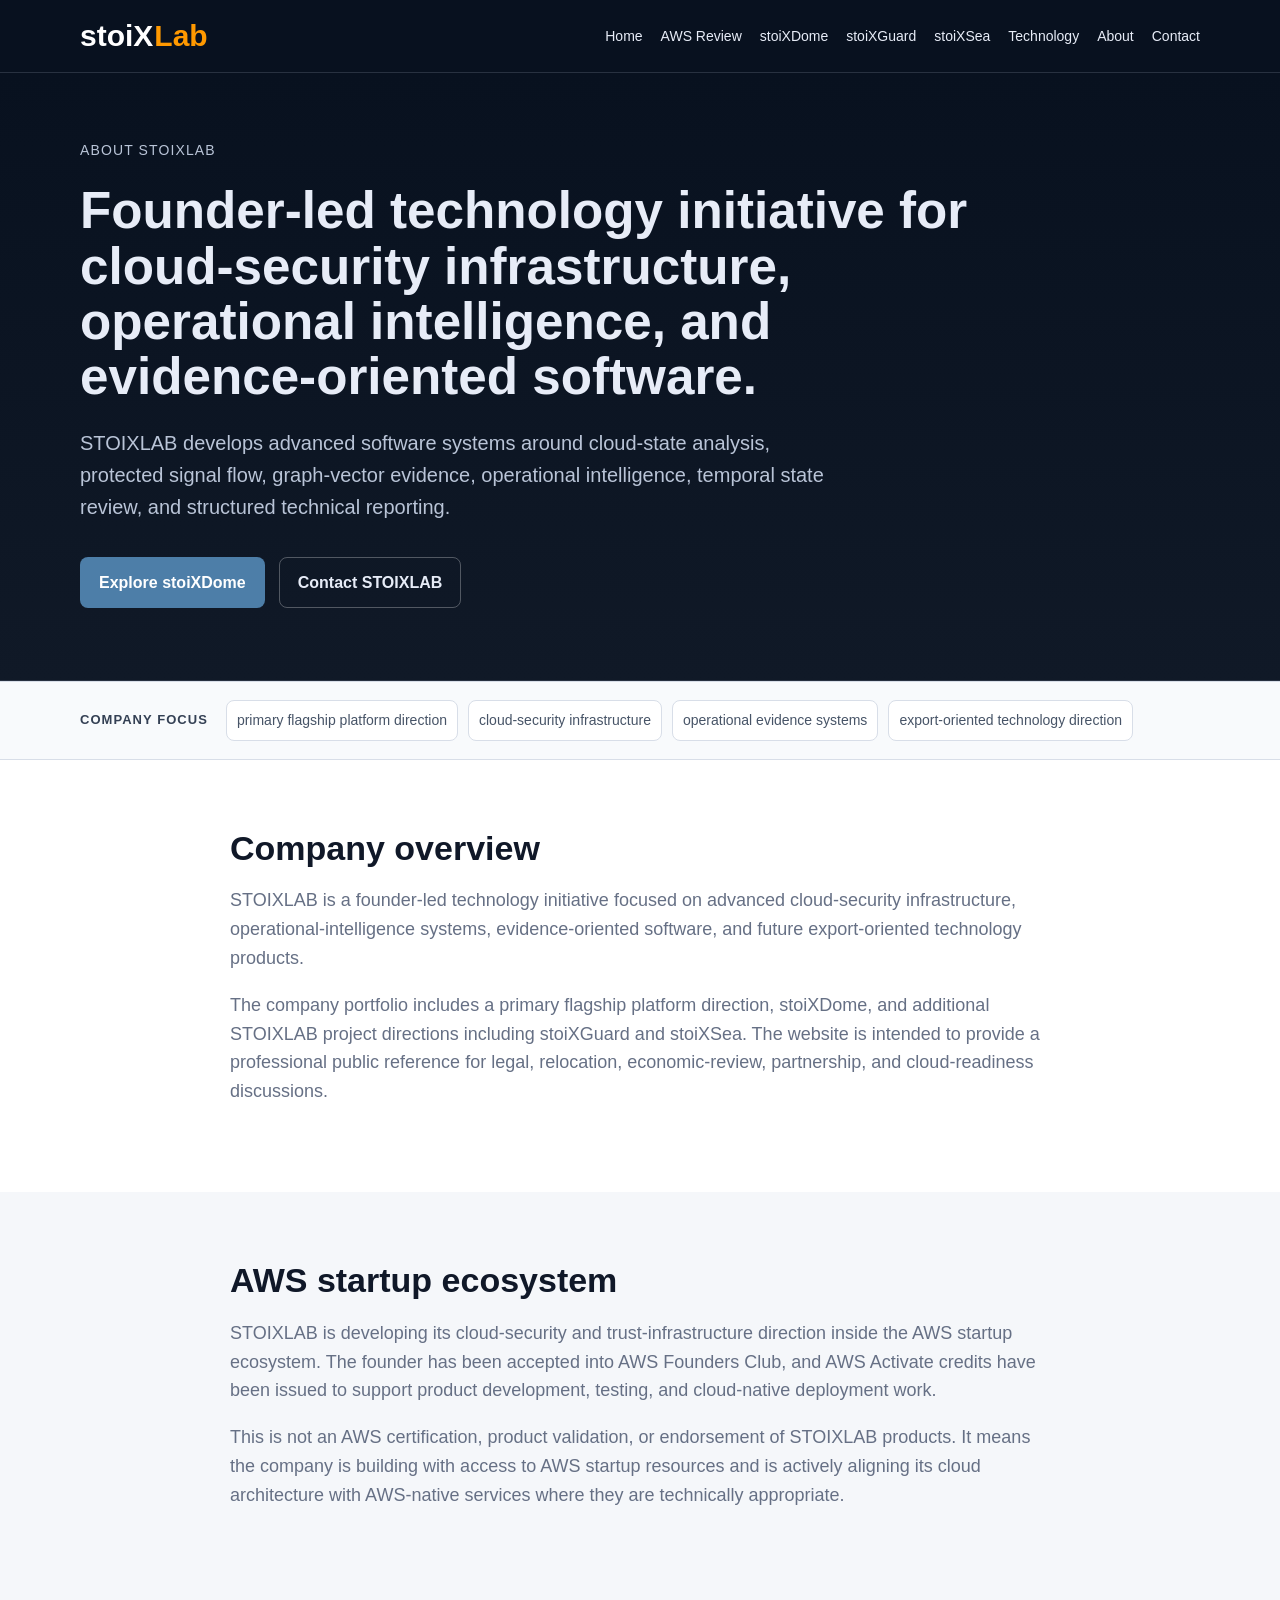
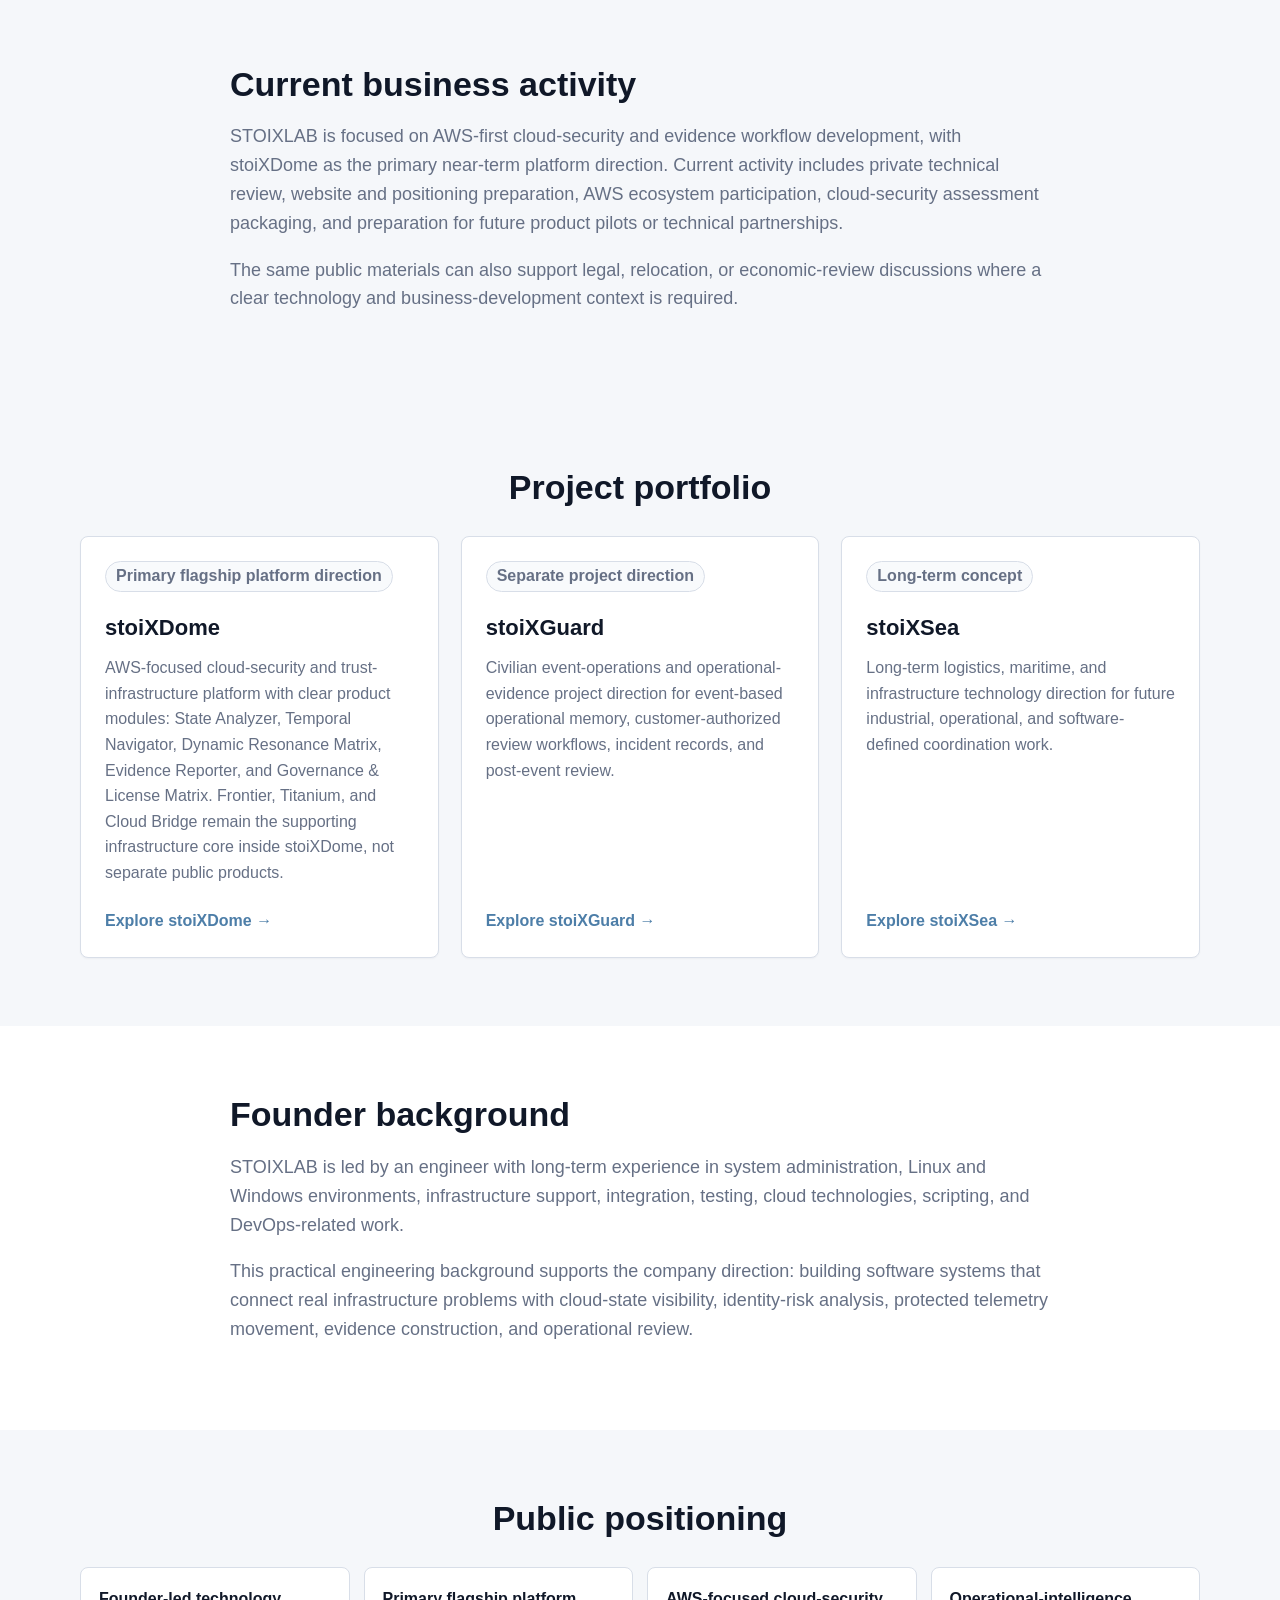
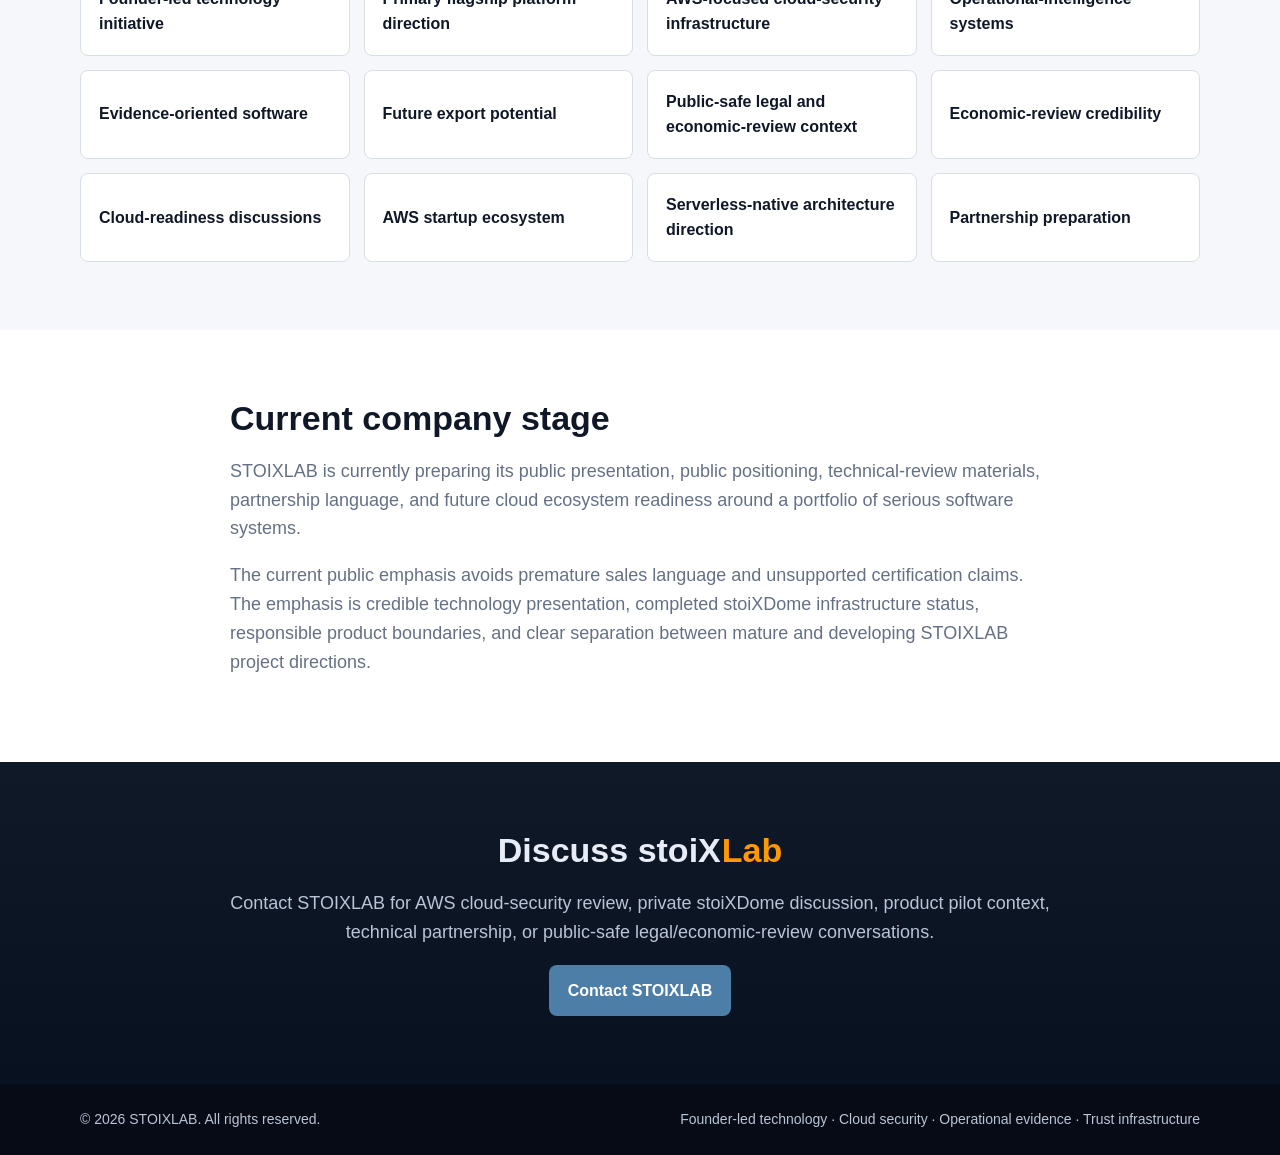
==== pages/about.html @ acbdb2f6 "Normalize global navigation indentation" ====
<!DOCTYPE html>
<html lang="en">
<head>
  <meta charset="UTF-8" />
  <meta name="viewport" content="width=device-width, initial-scale=1.0" />
  <title>About STOIXLAB — Founder-Led Cloud Security and Trust Infrastructure Technology</title>
  <meta name="description" content="STOIXLAB is a founder-led technology initiative developing AWS-focused cloud-security infrastructure, serverless-native trust systems, operational-intelligence software, and future export-oriented technology products." />
  <link rel="stylesheet" href="../css/style.css" />
</head>
<body>

  <header class="site-header">
    <div class="container header-inner">
      <div class="logo"><span class="logo-stoix">stoiX</span><span class="logo-lab">Lab</span></div>
      <nav class="nav">
        <a href="../index.html">Home</a>
        <a href="aws-review.html">AWS Review</a>
        <a href="stoixdome.html">stoiXDome</a>
        <a href="stoixguard.html">stoiXGuard</a>
        <a href="stoixsea.html">stoiXSea</a>
        <a href="technology.html">Technology</a>
        <a href="about.html">About</a>
        <a href="contact.html">Contact</a>
      </nav>
    </div>
  </header>

  <main>

    <section class="hero">
      <div class="container">
        <p class="eyebrow">About STOIXLAB</p>
        <h1>Founder-led technology initiative for cloud-security infrastructure, operational intelligence, and evidence-oriented software.</h1>
        <p class="hero-text">
          STOIXLAB develops advanced software systems around cloud-state analysis,
          protected signal flow, graph-vector evidence, operational intelligence,
          temporal state review, and structured technical reporting.
        </p>
        <div class="hero-actions">
          <a class="button primary" href="stoixdome.html">Explore stoiXDome</a>
          <a class="button secondary" href="contact.html">Contact STOIXLAB</a>
        </div>
      </div>
    </section>

    <section class="review-strip" aria-label="Company positioning">
      <div class="container review-strip-inner">
        <p class="review-strip-label">Company focus</p>
        <ul class="review-strip-items">
          <li>primary flagship platform direction</li>
          <li>cloud-security infrastructure</li>
          <li>operational evidence systems</li>
          <li>export-oriented technology direction</li>
        </ul>
      </div>
    </section>

    <section class="section">
      <div class="container narrow">
        <h2>Company overview</h2>
        <p>
          STOIXLAB is a founder-led technology initiative focused on advanced
          cloud-security infrastructure, operational-intelligence systems,
          evidence-oriented software, and future export-oriented technology products.
        </p>
        <p>
          The company portfolio includes a primary flagship platform direction, stoiXDome,
          and additional STOIXLAB project directions including stoiXGuard and stoiXSea.
          The website is intended to provide a professional public reference for
          legal, relocation, economic-review, partnership, and cloud-readiness discussions.
        </p>
      </div>
    </section>

    <section class="section muted">
      <div class="container narrow">
        <h2>AWS startup ecosystem</h2>
        <p>
          STOIXLAB is developing its cloud-security and trust-infrastructure direction inside the AWS
          startup ecosystem. The founder has been accepted into AWS Founders Club, and AWS Activate
          credits have been issued to support product development, testing, and cloud-native deployment work.
        </p>
        <p>
          This is not an AWS certification, product validation, or endorsement of STOIXLAB products. It means
          the company is building with access to AWS startup resources and is actively aligning its cloud
          architecture with AWS-native services where they are technically appropriate.
        </p>
      </div>
    </section>

    <section class="section muted">
      <div class="container narrow">
        <h2>Current business activity</h2>
        <p>
          STOIXLAB is focused on AWS-first cloud-security and evidence workflow development,
          with stoiXDome as the primary near-term platform direction. Current activity includes
          private technical review, website and positioning preparation, AWS ecosystem participation,
          cloud-security assessment packaging, and preparation for future product pilots or technical partnerships.
        </p>
        <p>
          The same public materials can also support legal, relocation, or economic-review discussions
          where a clear technology and business-development context is required.
        </p>
      </div>
    </section>

    <section class="section muted">
      <div class="container">
        <h2>Project portfolio</h2>

        <div class="cards">
          <article class="card">
            <p class="tag">Primary flagship platform direction</p>
            <h3>stoiXDome</h3>
            <p>
              AWS-focused cloud-security and trust-infrastructure platform with clear product modules:
              State Analyzer, Temporal Navigator, Dynamic Resonance Matrix, Evidence Reporter,
              and Governance &amp; License Matrix. Frontier, Titanium, and Cloud Bridge remain the
              supporting infrastructure core inside stoiXDome, not separate public products.
            </p>
            <a href="stoixdome.html">Explore stoiXDome →</a>
          </article>

          <article class="card">
            <p class="tag">Separate project direction</p>
            <h3>stoiXGuard</h3>
            <p>
              Civilian event-operations and operational-evidence project
              direction for event-based operational memory, customer-authorized review workflows,
              incident records, and post-event review.
            </p>
            <a href="stoixguard.html">Explore stoiXGuard →</a>
          </article>

          <article class="card">
            <p class="tag">Long-term concept</p>
            <h3>stoiXSea</h3>
            <p>
              Long-term logistics, maritime, and infrastructure technology direction
              for future industrial, operational, and software-defined coordination work.
            </p>
            <a href="stoixsea.html">Explore stoiXSea →</a>
          </article>
        </div>
      </div>
    </section>

    <section class="section">
      <div class="container narrow">
        <h2>Founder background</h2>
        <p>
          STOIXLAB is led by an engineer with long-term experience in system administration,
          Linux and Windows environments, infrastructure support, integration, testing,
          cloud technologies, scripting, and DevOps-related work.
        </p>
        <p>
          This practical engineering background supports the company direction:
          building software systems that connect real infrastructure problems with
          cloud-state visibility, identity-risk analysis, protected telemetry movement,
          evidence construction, and operational review.
        </p>
      </div>
    </section>

    <section class="section muted">
      <div class="container">
        <h2>Public positioning</h2>

        <div class="grid-list">
          <div>Founder-led technology initiative</div>
          <div>Primary flagship platform direction</div>
          <div>AWS-focused cloud-security infrastructure</div>
          <div>Operational-intelligence systems</div>
          <div>Evidence-oriented software</div>
          <div>Future export potential</div>
          <div>Public-safe legal and economic-review context</div>
          <div>Economic-review credibility</div>
          <div>Cloud-readiness discussions</div>
          <div>AWS startup ecosystem</div>
          <div>Serverless-native architecture direction</div>
          <div>Partnership preparation</div>
        </div>
      </div>
    </section>

    <section class="section">
      <div class="container narrow">
        <h2>Current company stage</h2>
        <p>
          STOIXLAB is currently preparing its public presentation, public positioning, technical-review materials, partnership language, and future cloud ecosystem readiness around
          a portfolio of serious software systems.
        </p>
        <p>
          The current public emphasis avoids premature sales language and unsupported certification claims. The emphasis is credible technology presentation, completed
          stoiXDome infrastructure status, responsible product boundaries, and clear separation
          between mature and developing STOIXLAB project directions.
        </p>
      </div>
    </section>

    <section class="section cta">
      <div class="container narrow">
        <h2>Discuss <span class="brand-inline"><span class="brand-stoix">stoiX</span><span class="brand-lab">Lab</span></span></h2>
        <p>
          Contact STOIXLAB for AWS cloud-security review, private stoiXDome discussion,
          product pilot context, technical partnership, or public-safe legal/economic-review conversations.
        </p>
        <a class="button primary" href="contact.html">Contact STOIXLAB</a>
      </div>
    </section>

  </main>

  <footer class="site-footer">
    <div class="container footer-inner">
      <p>© 2026 STOIXLAB. All rights reserved.</p>
      <p>Founder-led technology · Cloud security · Operational evidence · Trust infrastructure</p>
    </div>
  </footer>

</body>
</html>
---- css/style.css ----
:root {
  --bg: #08111f;
  --bg-soft: #101927;
  --bg-muted: #f5f7fa;
  --text: #101828;
  --text-light: #e7ecf7;
  --muted: #667085;
  --muted-light: #b9c4d7;
  --card: #ffffff;
  --line: #d8dee8;
  --line-dark: rgba(184, 194, 214, 0.18);
  --accent: #4d7ea8;
  --accent-dark: #365f83;
  --max-width: 1120px;
}

* {
  box-sizing: border-box;
}

body {
  margin: 0;
  font-family: Inter, "Segoe UI", Roboto, "Helvetica Neue", Arial, sans-serif;
  color: var(--text);
  background: #ffffff;
  line-height: 1.6;
}

a {
  color: var(--accent);
  text-decoration: none;
}

a:hover {
  text-decoration: underline;
}

.container {
  width: min(100% - 40px, var(--max-width));
  margin: 0 auto;
}

.narrow {
  max-width: 820px;
}

.site-header {
  background: var(--bg);
  color: var(--text-light);
  border-bottom: 1px solid var(--line-dark);
}

.header-inner {
  min-height: 72px;
  display: flex;
  align-items: center;
  justify-content: space-between;
  gap: 24px;
}

.logo {
  font-family: Montserrat, "Segoe UI", Roboto, "Helvetica Neue", Arial, sans-serif;
  font-weight: 800;
  font-size: 30px;
  letter-spacing: 0;
  display: inline-flex;
  align-items: baseline;
  line-height: 1;
}

.logo-stoix {
  color: #ffffff;
}

.logo-lab {
  color: #ff9900;
  margin-left: 1px;
}

.nav {
  display: flex;
  flex-wrap: wrap;
  gap: 18px;
  font-size: 14px;
}

.nav a {
  color: var(--text-light);
  transition: color 0.18s ease;
}

.nav a:hover {
  color: #ff9900;
  text-decoration: none;
}

.hero {
  background: linear-gradient(180deg, var(--bg) 0%, var(--bg-soft) 100%);
  color: var(--text-light);
  padding: 66px 0 72px;
  border-bottom: 1px solid var(--line-dark);
}

.eyebrow {
  color: var(--muted-light);
  font-size: 14px;
  letter-spacing: 0.08em;
  text-transform: uppercase;
  margin: 0 0 22px;
}

.hero h1 {
  max-width: 920px;
  font-size: clamp(38px, 4vw, 52px);
  line-height: 1.08;
  margin: 0 0 22px;
  letter-spacing: 0;
}

.hero-text {
  max-width: 760px;
  font-size: 20px;
  color: var(--muted-light);
  margin: 0 0 34px;
}

.hero-actions {
  display: flex;
  flex-wrap: wrap;
  gap: 14px;
}

.button {
  display: inline-block;
  padding: 12px 18px;
  border-radius: 8px;
  font-weight: 700;
  border: 1px solid transparent;
}

.button.primary {
  background: var(--accent);
  color: #ffffff;
}

.button.primary:hover {
  background: var(--accent-dark);
  text-decoration: none;
}

.button.secondary {
  color: var(--text-light);
  border-color: rgba(255, 255, 255, 0.28);
}

.button.secondary:hover {
  background: rgba(255, 255, 255, 0.08);
  text-decoration: none;
}

.section {
  padding: 68px 0;
}

.section h2 {
  font-size: 34px;
  line-height: 1.2;
  margin: 0 0 18px;
}

.section p {
  font-size: 18px;
  color: var(--muted);
}

.section:has(.cards) h2,
.section:has(.grid-list) h2 {
  text-align: center;
}

.muted {
  background: var(--bg-muted);
}

.cards {
  display: flex;
  flex-wrap: wrap;
  justify-content: center;
  gap: 22px;
  margin-top: 28px;
  align-items: stretch;
}

.card {
  background: var(--card);
  border: 1px solid var(--line);
  border-radius: 8px;
  padding: 24px;
  min-height: 260px;
  box-shadow: 0 1px 2px rgba(16, 24, 40, 0.04);
  display: flex;
  flex-direction: column;
  flex: 0 1 calc((100% - 44px) / 3);
  min-width: 280px;
}

.card h3 {
  margin: 0 0 14px;
  font-size: 22px;
  line-height: 1.25;
}

.card p {
  font-size: 16px;
  margin: 0 0 22px;
}

.card a {
  font-weight: 700;
  margin-top: auto;
}

.grid-list {
  display: flex;
  flex-wrap: wrap;
  justify-content: center;
  gap: 14px;
  margin-top: 28px;
}

.grid-list div {
  flex: 0 1 calc((100% - 42px) / 4);
  border: 1px solid var(--line);
  border-radius: 8px;
  padding: 18px;
  background: #ffffff;
  font-weight: 700;
  min-height: 82px;
  display: flex;
  align-items: center;
}

.cta {
  background: linear-gradient(180deg, var(--bg-soft) 0%, var(--bg) 100%);
  color: var(--text-light);
  text-align: center;
}

.cta p {
  color: var(--muted-light);
}

.site-footer {
  background: #070b16;
  color: var(--muted-light);
  padding: 24px 0;
  font-size: 14px;
}

.footer-inner {
  display: flex;
  justify-content: space-between;
  gap: 20px;
}

.footer-inner p {
  margin: 0;
}

.tag {
  display: inline-flex;
  align-items: center;
  width: fit-content;
  border: 1px solid var(--line);
  border-radius: 999px;
  padding: 4px 10px;
  margin: 0 0 14px;
  color: #475467;
  background: #f8fafc;
  font-size: 13px;
  font-weight: 700;
  line-height: 1.3;
}

.hero .tag {
  border-color: var(--line-dark);
  color: var(--text-light);
  background: rgba(255, 255, 255, 0.05);
}

.review-strip {
  border-top: 1px solid var(--line);
  border-bottom: 1px solid var(--line);
  background: #f8fafc;
  padding: 18px 0;
}

.review-strip-inner {
  display: grid;
  grid-template-columns: auto 1fr;
  gap: 18px;
  align-items: center;
}

.review-strip-label {
  margin: 0;
  color: #344054;
  font-size: 13px;
  font-weight: 700;
  letter-spacing: 0.08em;
  text-transform: uppercase;
}

.review-strip-items {
  display: flex;
  flex-wrap: wrap;
  gap: 10px;
  margin: 0;
  padding: 0;
  list-style: none;
}

.review-strip-items li {
  border: 1px solid var(--line);
  border-radius: 8px;
  background: #ffffff;
  color: #475467;
  padding: 8px 10px;
  font-size: 14px;
}


@media (max-width: 900px) {
  .header-inner {
    align-items: flex-start;
    flex-direction: column;
    padding: 20px 0;
  }

  .card {
    flex-basis: 100%;
    min-width: 0;
  }

  .grid-list div {
    flex-basis: calc((100% - 14px) / 2);
  }

  .footer-inner {
    flex-direction: column;
  }

  .review-strip-inner {
    grid-template-columns: 1fr;
    gap: 12px;
  }
}

@media (max-width: 520px) {
  .container {
    width: min(100% - 28px, var(--max-width));
  }

  .hero {
    padding: 56px 0 62px;
  }

  .hero h1 {
    font-size: clamp(30px, 9vw, 40px);
    line-height: 1.14;
  }

  .hero-text {
    font-size: 18px;
  }

  .section {
    padding: 52px 0;
  }

  .grid-list div {
    flex-basis: 100%;
  }

  .nav {
    gap: 12px;
  }
}




.brand-inline {
  font-family: Montserrat, "Segoe UI", Roboto, "Helvetica Neue", Arial, sans-serif;
  font-weight: 800;
  letter-spacing: 0;
  white-space: nowrap;
}

.brand-inline .brand-stoix {
  color: inherit;
}

.brand-inline .brand-lab {
  color: #ff9900;
  margin-left: 1px;
}
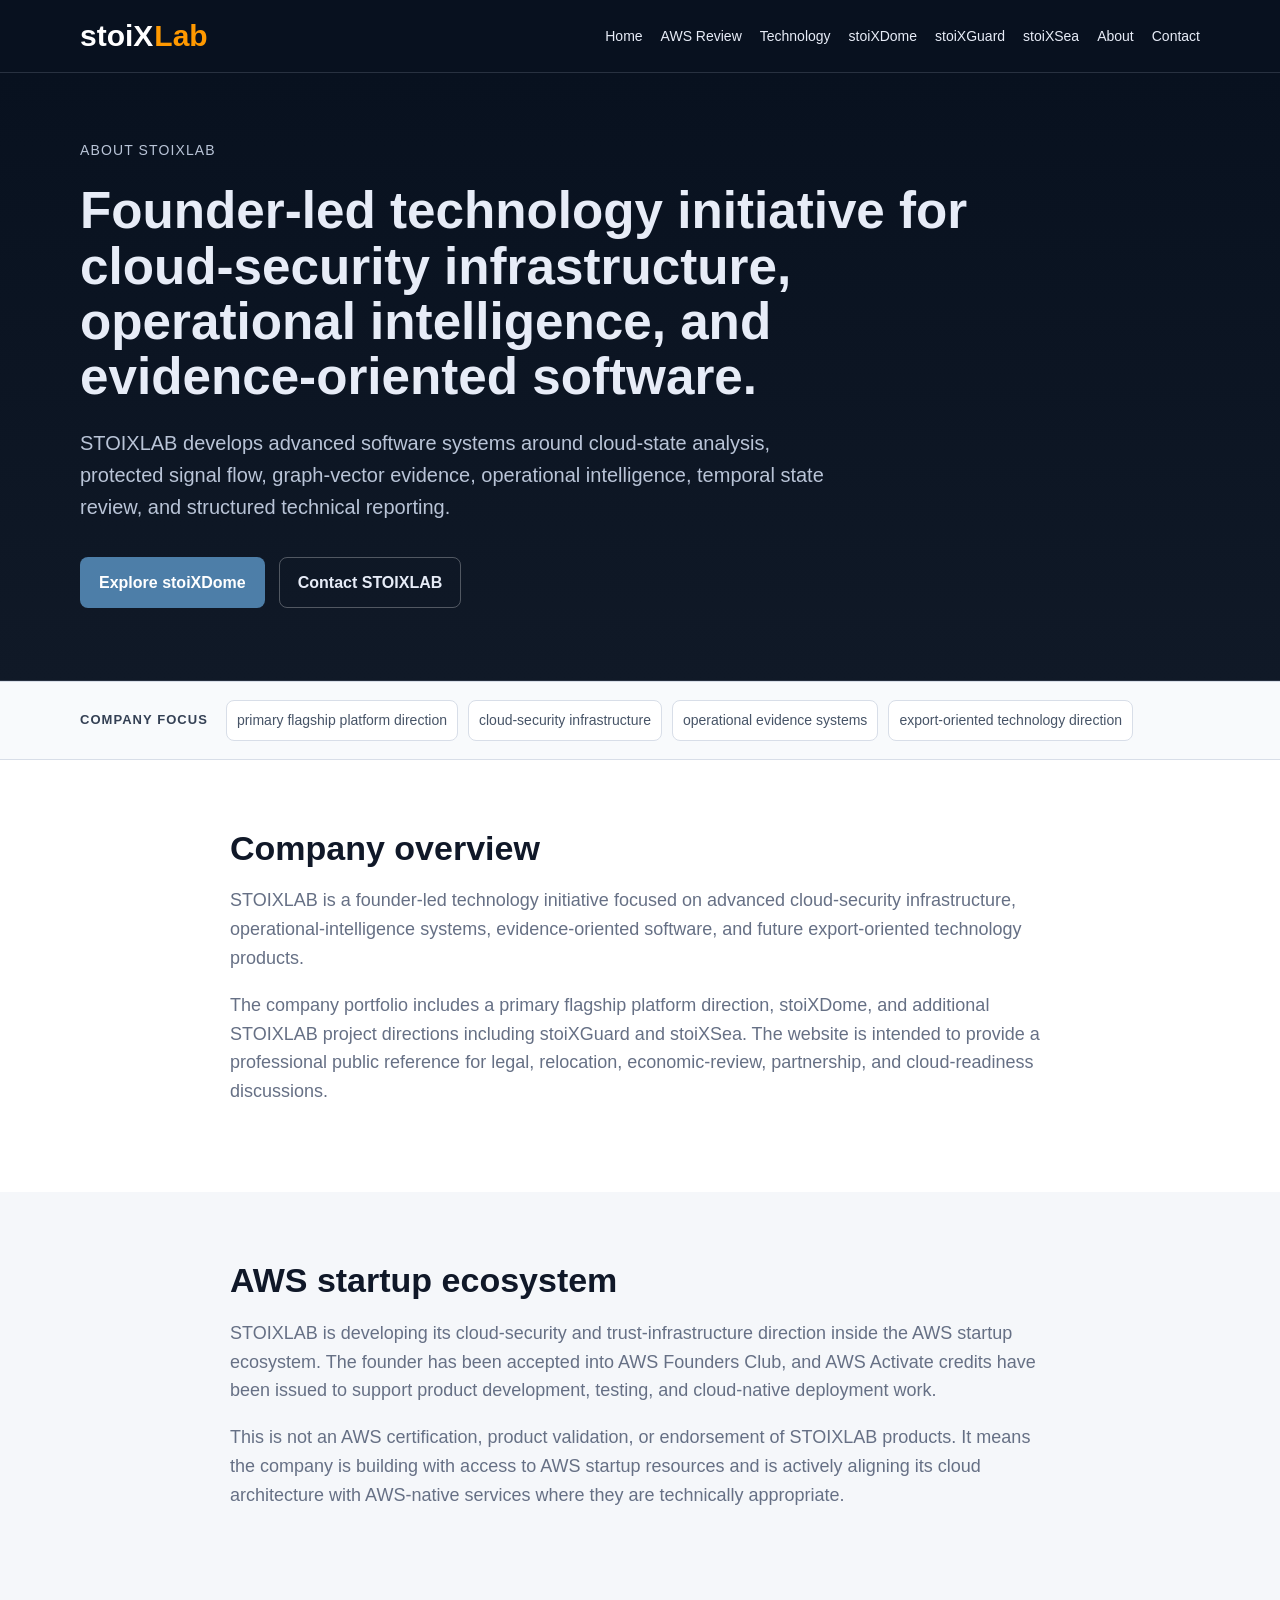
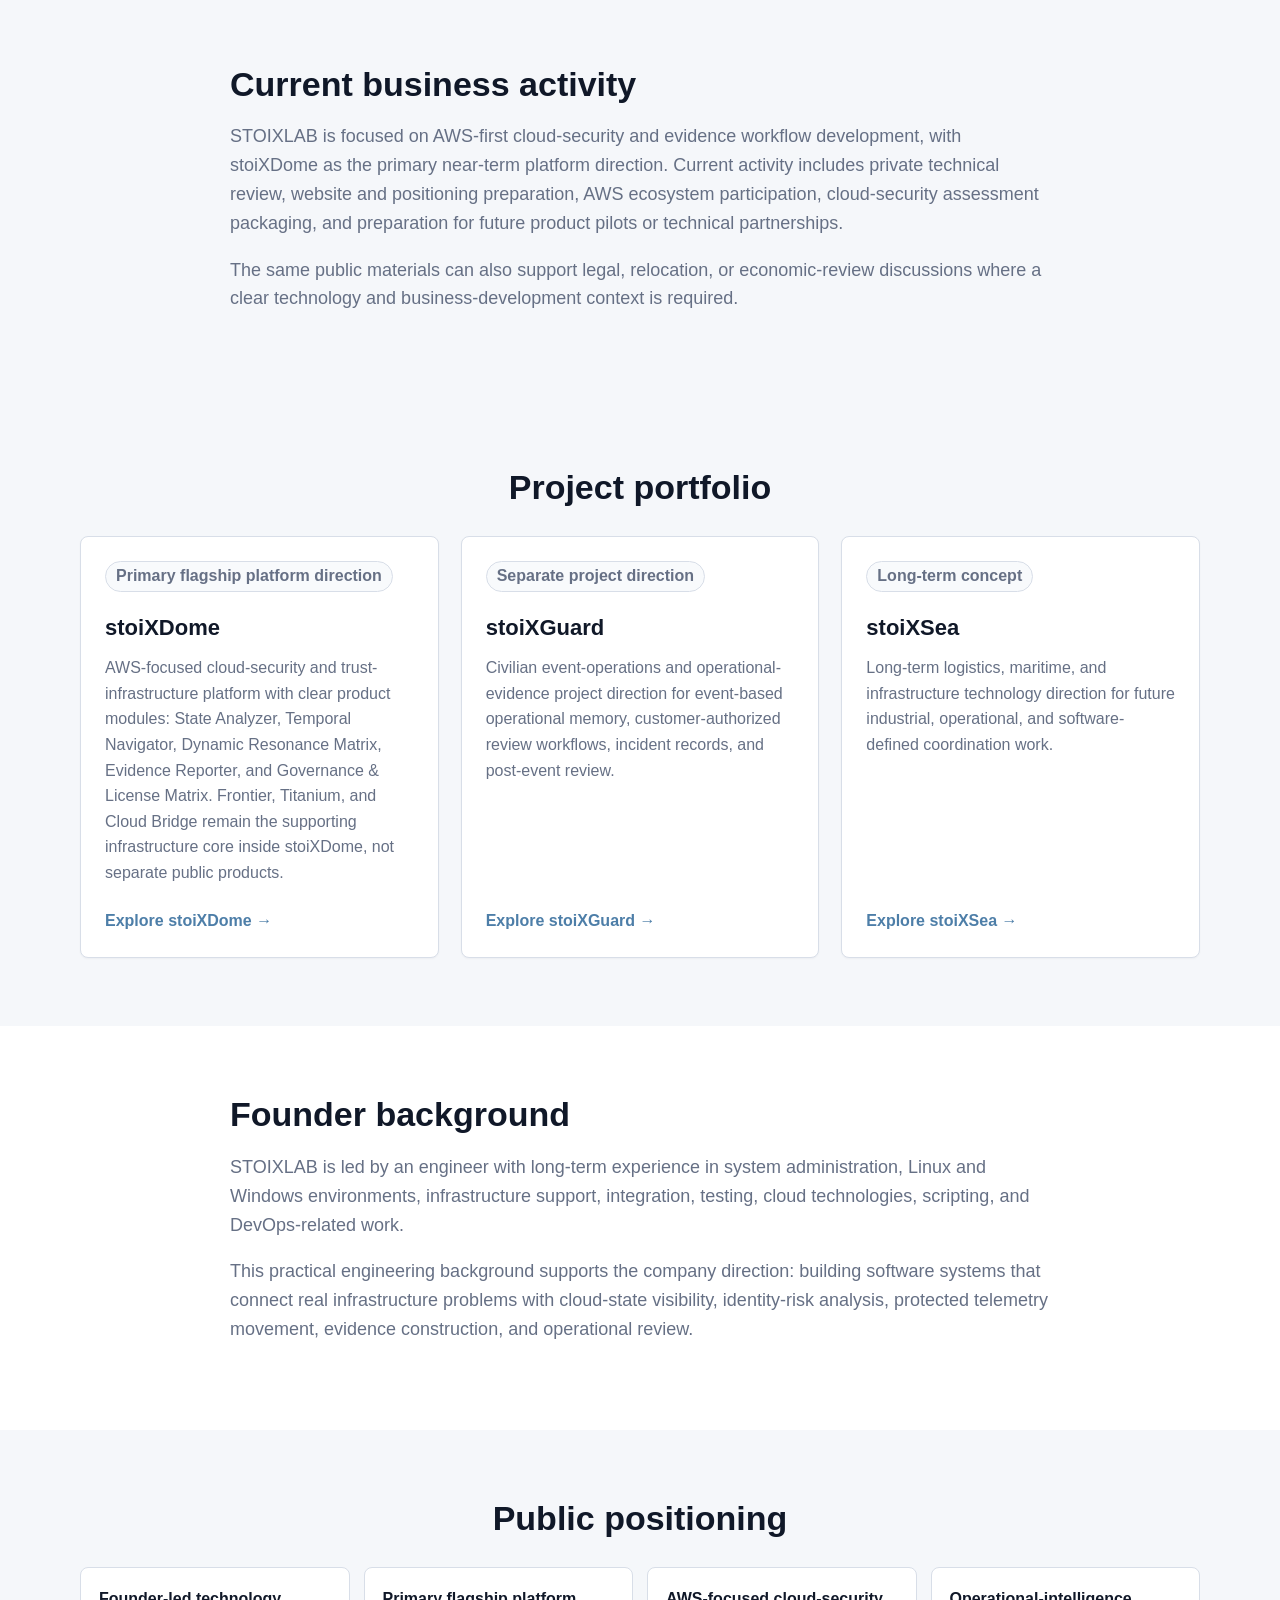
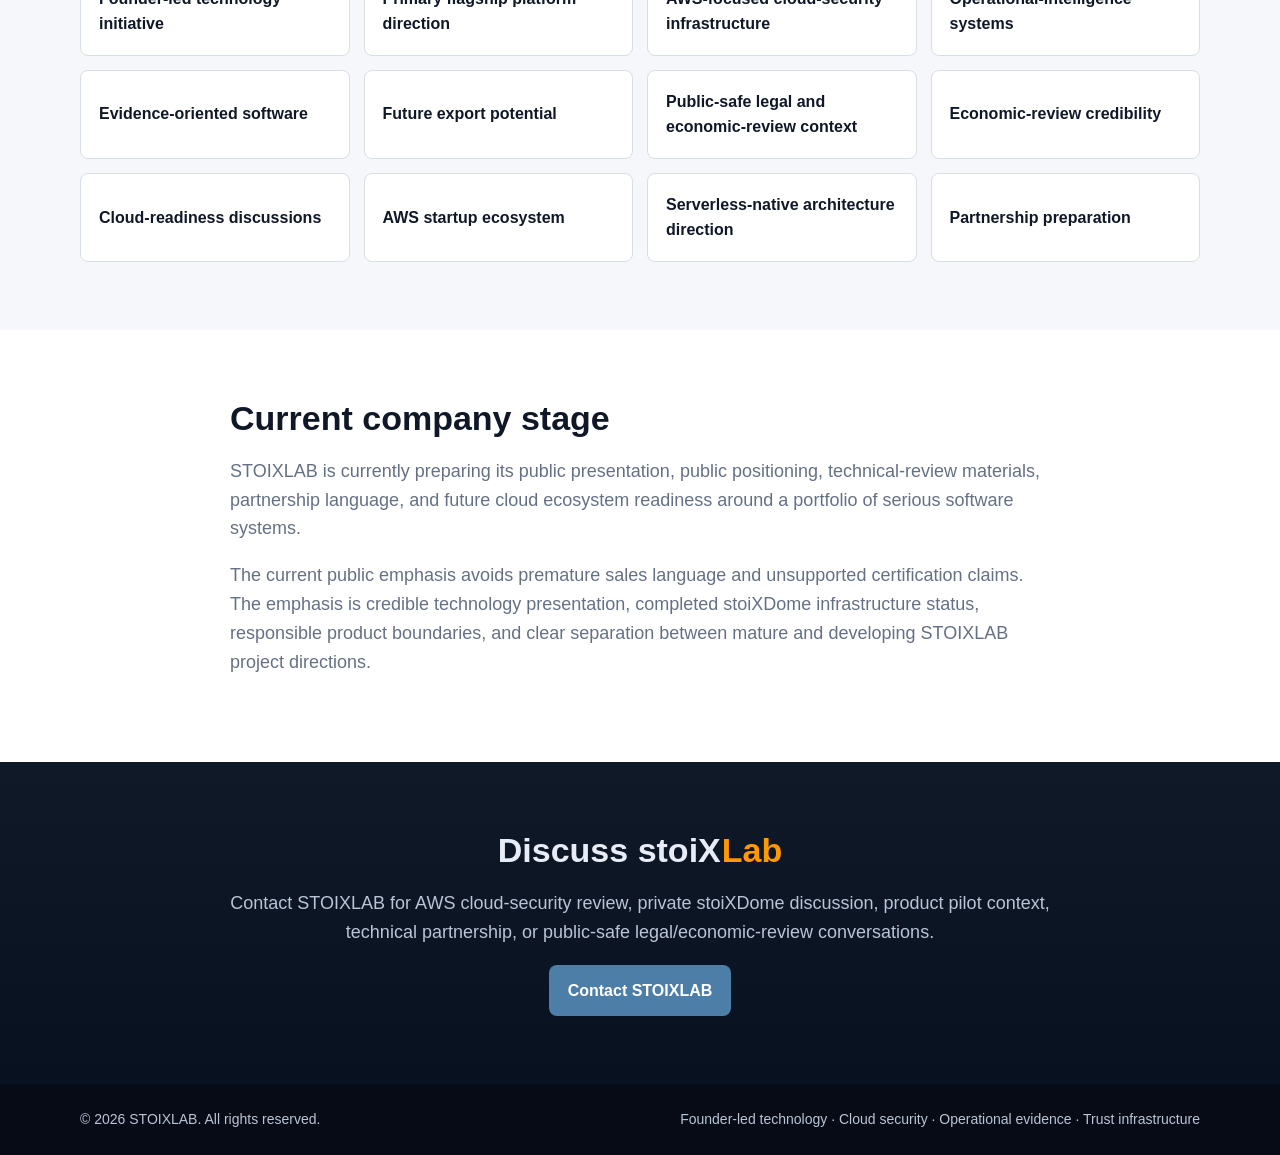
==== commit 70cee1f6: "Position technology before projects and clarify AWS review model" ====
--- a/pages/about.html
+++ b/pages/about.html
@@ -12,13 +12,13 @@
   <header class="site-header">
     <div class="container header-inner">
       <div class="logo"><span class="logo-stoix">stoiX</span><span class="logo-lab">Lab</span></div>
-      <nav class="nav">
+            <nav class="nav">
         <a href="../index.html">Home</a>
         <a href="aws-review.html">AWS Review</a>
+        <a href="technology.html">Technology</a>
         <a href="stoixdome.html">stoiXDome</a>
         <a href="stoixguard.html">stoiXGuard</a>
         <a href="stoixsea.html">stoiXSea</a>
-        <a href="technology.html">Technology</a>
         <a href="about.html">About</a>
         <a href="contact.html">Contact</a>
       </nav>
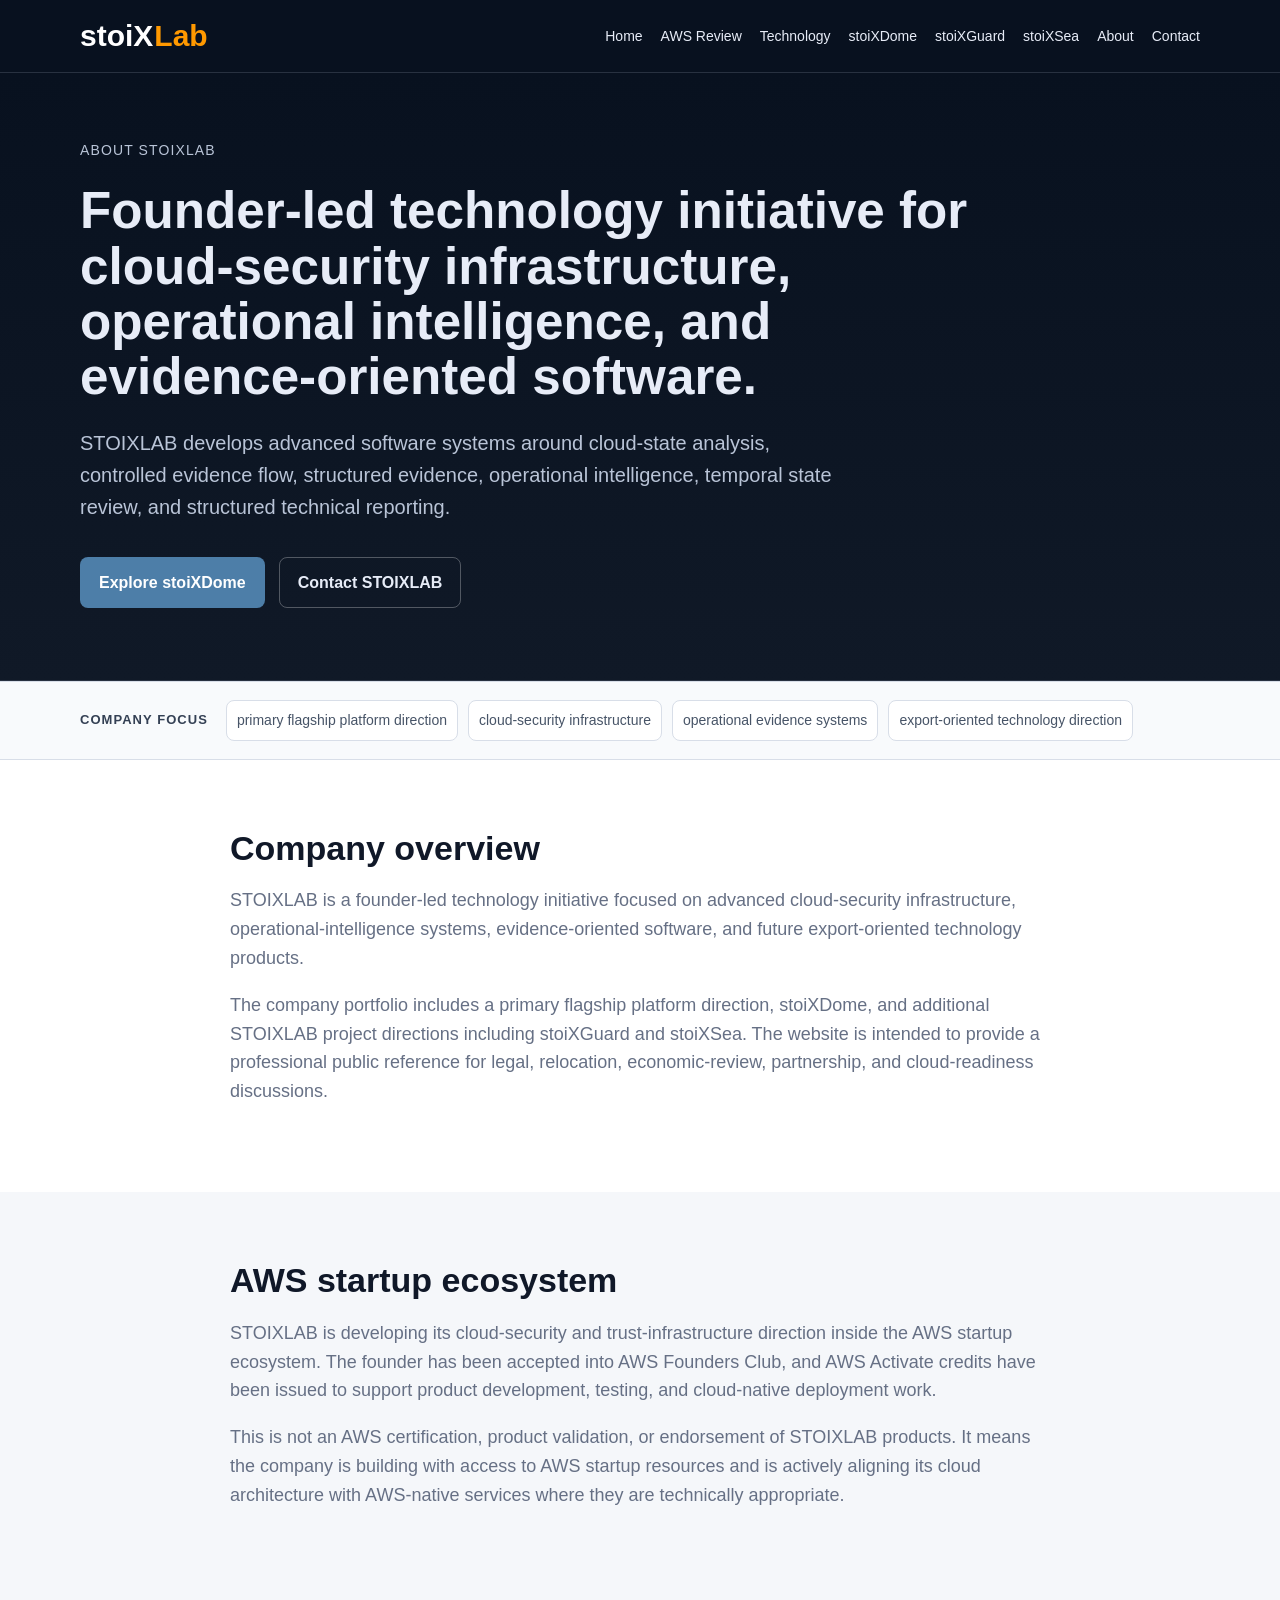
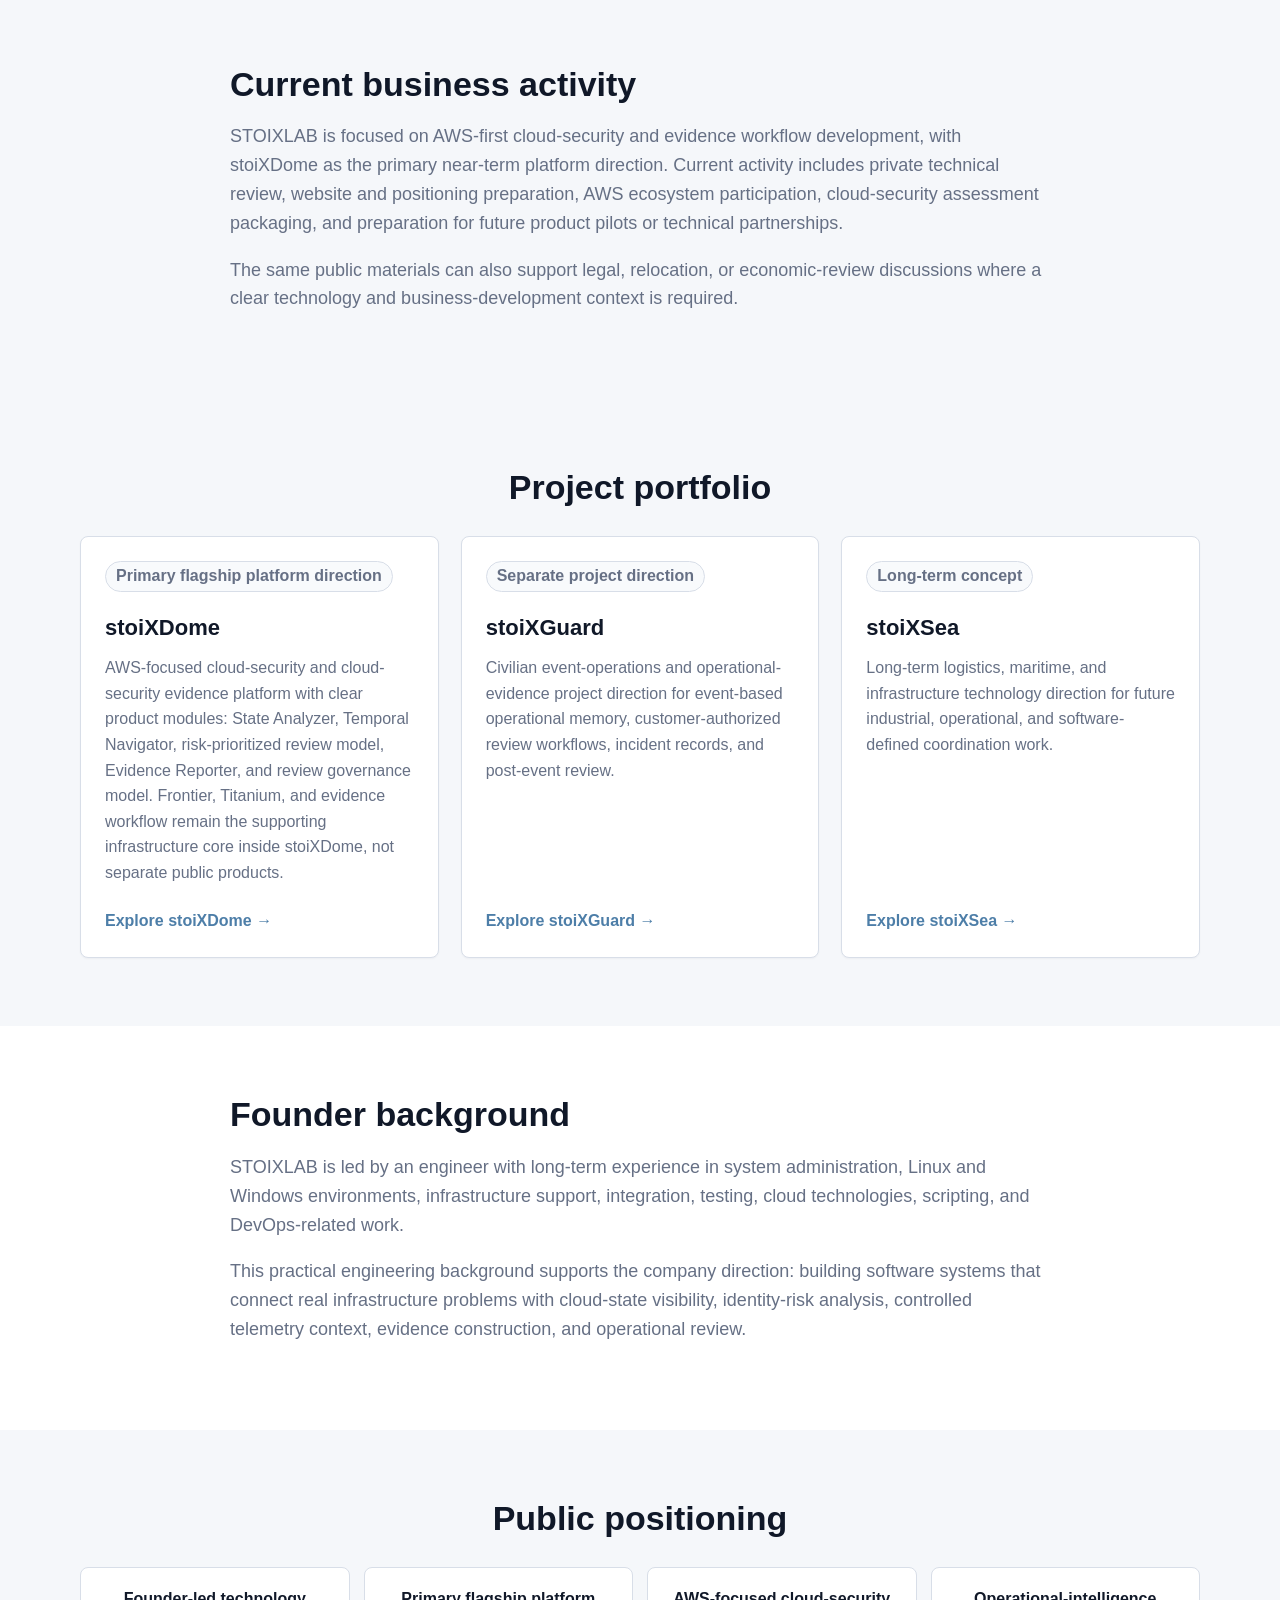
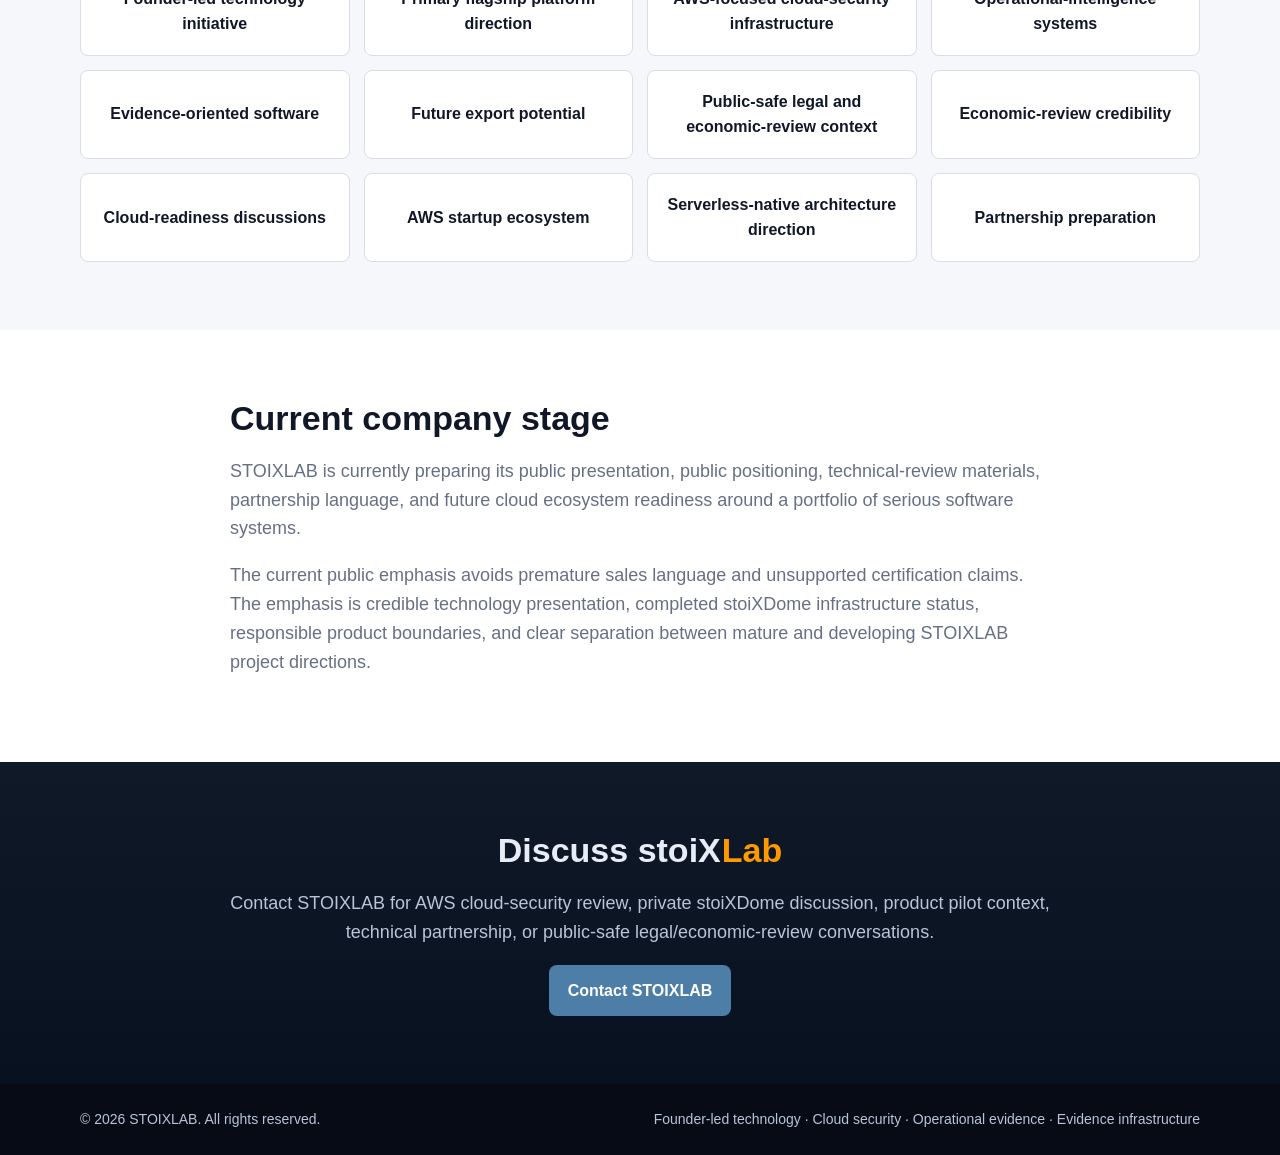
==== commit 20378c26: "Clean remaining internal technology disclosure terms" ====
--- a/pages/about.html
+++ b/pages/about.html
@@ -3,7 +3,7 @@
 <head>
   <meta charset="UTF-8" />
   <meta name="viewport" content="width=device-width, initial-scale=1.0" />
-  <title>About STOIXLAB — Founder-Led Cloud Security and Trust Infrastructure Technology</title>
+  <title>About STOIXLAB — Founder-Led Cloud Security and Evidence infrastructure Technology</title>
   <meta name="description" content="STOIXLAB is a founder-led technology initiative developing AWS-focused cloud-security infrastructure, serverless-native trust systems, operational-intelligence software, and future export-oriented technology products." />
   <link rel="stylesheet" href="../css/style.css" />
 </head>
@@ -12,7 +12,7 @@
   <header class="site-header">
     <div class="container header-inner">
       <div class="logo"><span class="logo-stoix">stoiX</span><span class="logo-lab">Lab</span></div>
-            <nav class="nav">
+      <nav class="nav">
         <a href="../index.html">Home</a>
         <a href="aws-review.html">AWS Review</a>
         <a href="technology.html">Technology</a>
@@ -33,7 +33,7 @@
         <h1>Founder-led technology initiative for cloud-security infrastructure, operational intelligence, and evidence-oriented software.</h1>
         <p class="hero-text">
           STOIXLAB develops advanced software systems around cloud-state analysis,
-          protected signal flow, graph-vector evidence, operational intelligence,
+          controlled evidence flow, structured evidence, operational intelligence,
           temporal state review, and structured technical reporting.
         </p>
         <div class="hero-actions">
@@ -113,9 +113,9 @@
             <p class="tag">Primary flagship platform direction</p>
             <h3>stoiXDome</h3>
             <p>
-              AWS-focused cloud-security and trust-infrastructure platform with clear product modules:
-              State Analyzer, Temporal Navigator, Dynamic Resonance Matrix, Evidence Reporter,
-              and Governance &amp; License Matrix. Frontier, Titanium, and Cloud Bridge remain the
+              AWS-focused cloud-security and cloud-security evidence platform with clear product modules:
+              State Analyzer, Temporal Navigator, risk-prioritized review model, Evidence Reporter,
+              and review governance model. Frontier, Titanium, and evidence workflow remain the
               supporting infrastructure core inside stoiXDome, not separate public products.
             </p>
             <a href="stoixdome.html">Explore stoiXDome →</a>
@@ -156,7 +156,7 @@
         <p>
           This practical engineering background supports the company direction:
           building software systems that connect real infrastructure problems with
-          cloud-state visibility, identity-risk analysis, protected telemetry movement,
+          cloud-state visibility, identity-risk analysis, controlled telemetry context,
           evidence construction, and operational review.
         </p>
       </div>
@@ -214,7 +214,7 @@
   <footer class="site-footer">
     <div class="container footer-inner">
       <p>© 2026 STOIXLAB. All rights reserved.</p>
-      <p>Founder-led technology · Cloud security · Operational evidence · Trust infrastructure</p>
+      <p>Founder-led technology · Cloud security · Operational evidence · Evidence infrastructure</p>
     </div>
   </footer>
 
--- a/css/style.css
+++ b/css/style.css
@@ -405,3 +405,48 @@
   color: #ff9900;
   margin-left: 1px;
 }
+
+/* Text-only block alignment */
+.grid-list > div {
+  display: flex;
+  flex-direction: column;
+  align-items: center;
+  justify-content: center;
+  text-align: center;
+}
+
+.card.text-only-card {
+  display: flex;
+  flex-direction: column;
+  align-items: center;
+  justify-content: center;
+  text-align: center;
+  min-height: 100%;
+}
+
+.card.text-only-card > *:first-child {
+  margin-top: 0;
+}
+
+.card.text-only-card > *:last-child {
+  margin-bottom: 0;
+}
+
+@supports selector(.card:has(h3)) {
+  .card:not(:has(h1, h2, h3, h4, h5, h6)) {
+    display: flex;
+    flex-direction: column;
+    align-items: center;
+    justify-content: center;
+    text-align: center;
+    min-height: 100%;
+  }
+
+  .card:not(:has(h1, h2, h3, h4, h5, h6)) > *:first-child {
+    margin-top: 0;
+  }
+
+  .card:not(:has(h1, h2, h3, h4, h5, h6)) > *:last-child {
+    margin-bottom: 0;
+  }
+}
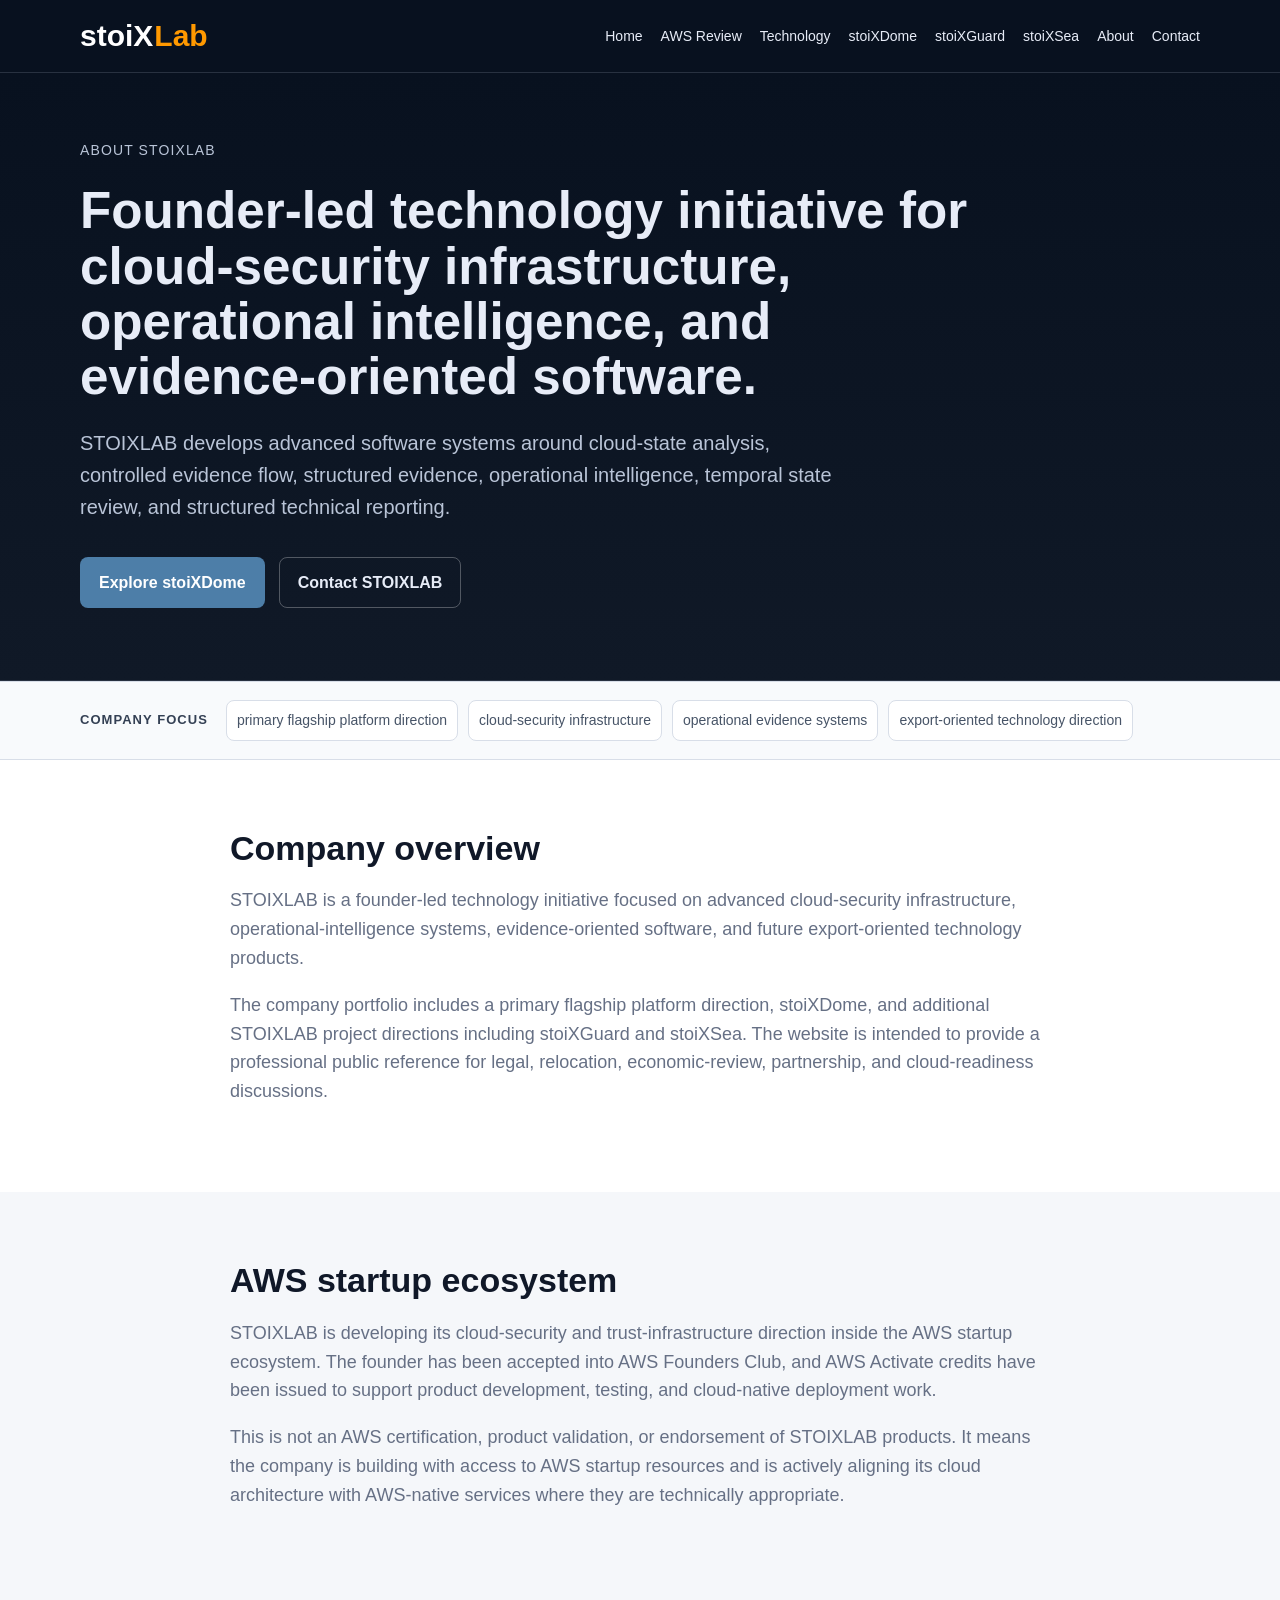
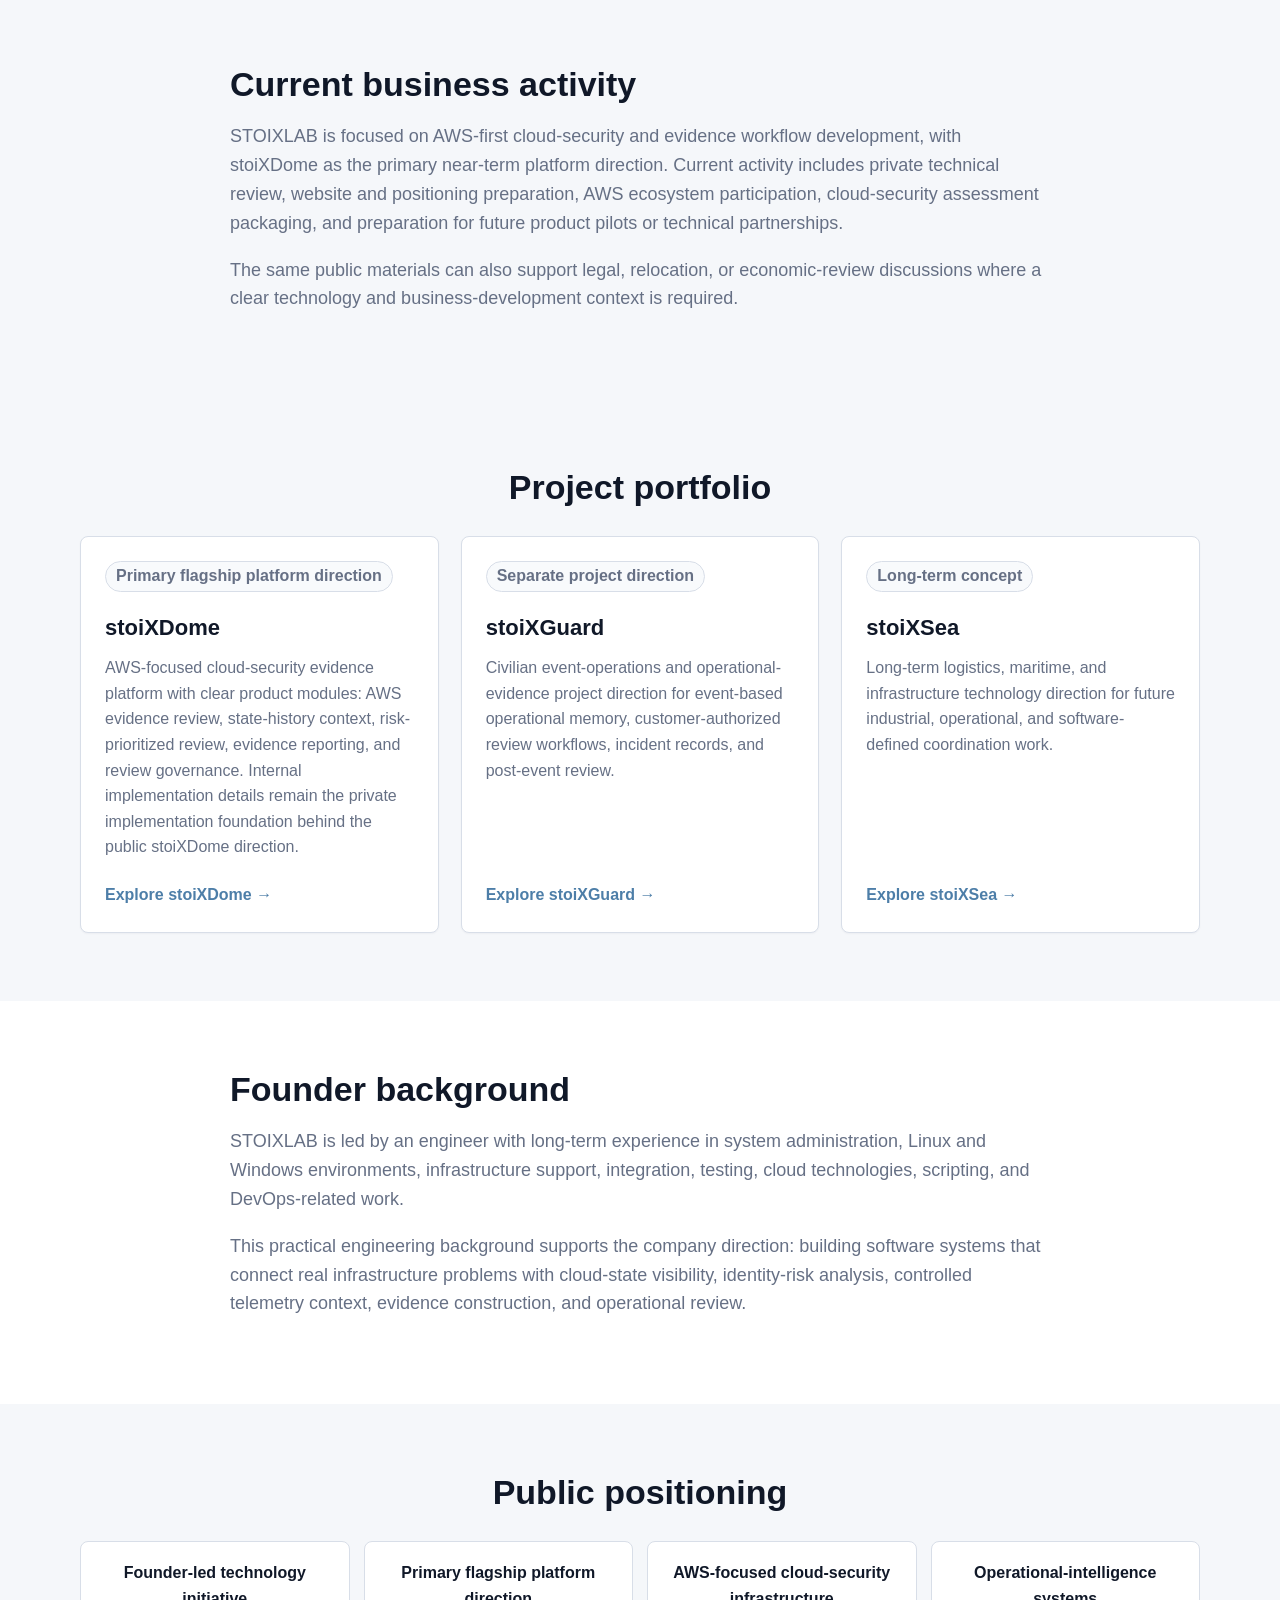
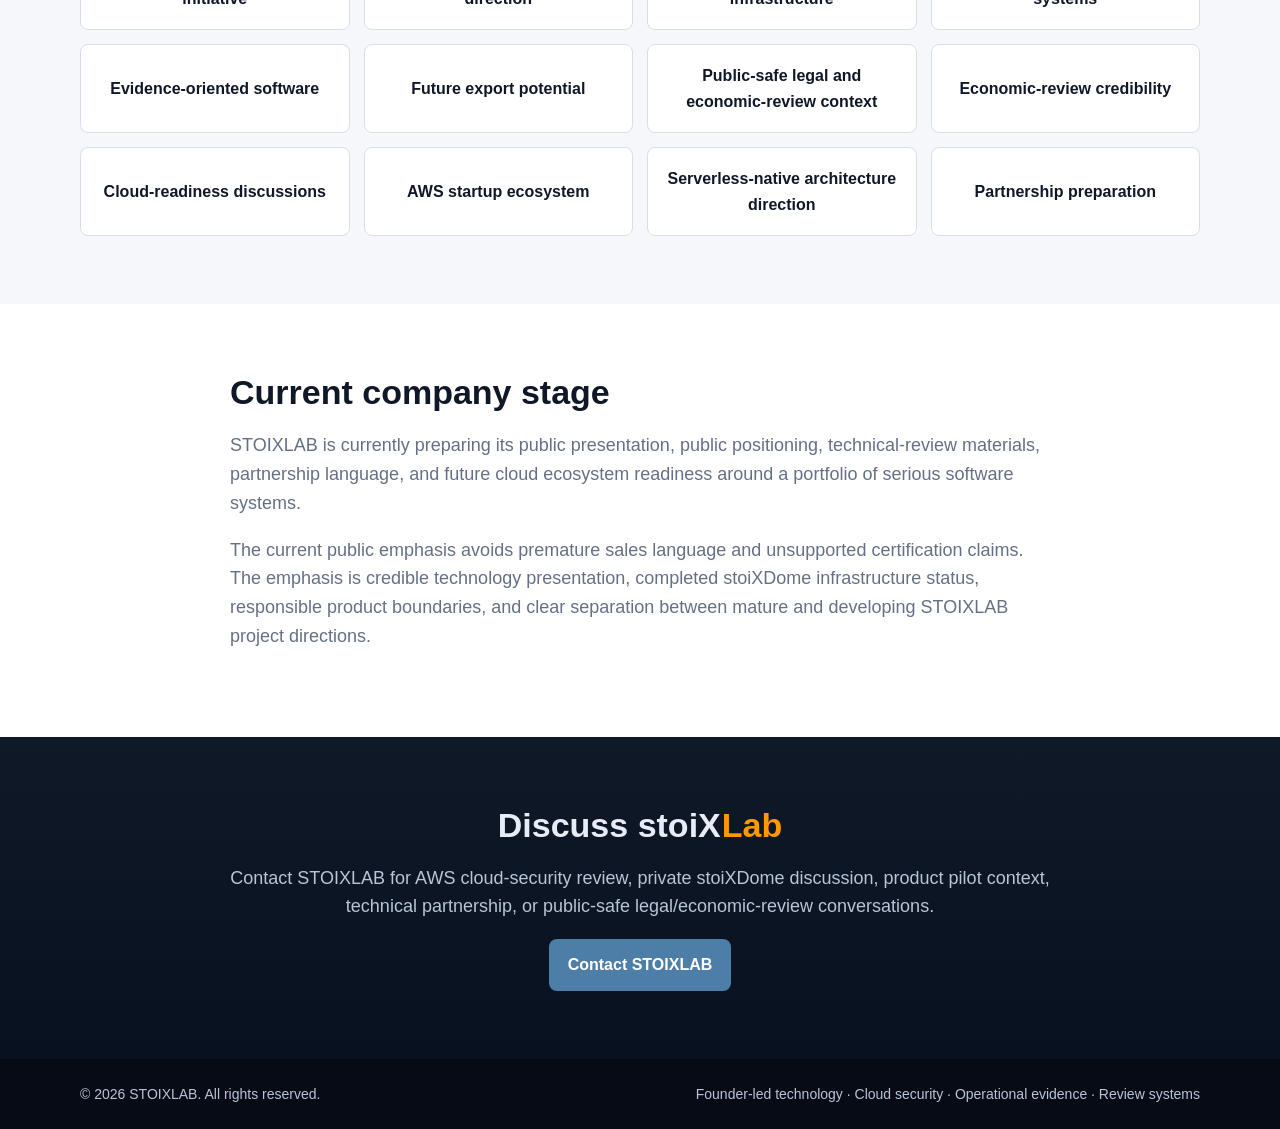
==== commit 29039365: "Polish public-safe website copy after disclosure cleanup" ====
--- a/pages/about.html
+++ b/pages/about.html
@@ -3,7 +3,7 @@
 <head>
   <meta charset="UTF-8" />
   <meta name="viewport" content="width=device-width, initial-scale=1.0" />
-  <title>About STOIXLAB — Founder-Led Cloud Security and Evidence infrastructure Technology</title>
+  <title>About STOIXLAB — Founder-Led Cloud Security and Evidence-Oriented Software</title>
   <meta name="description" content="STOIXLAB is a founder-led technology initiative developing AWS-focused cloud-security infrastructure, serverless-native trust systems, operational-intelligence software, and future export-oriented technology products." />
   <link rel="stylesheet" href="../css/style.css" />
 </head>
@@ -113,10 +113,10 @@
             <p class="tag">Primary flagship platform direction</p>
             <h3>stoiXDome</h3>
             <p>
-              AWS-focused cloud-security and cloud-security evidence platform with clear product modules:
-              State Analyzer, Temporal Navigator, risk-prioritized review model, Evidence Reporter,
-              and review governance model. Frontier, Titanium, and evidence workflow remain the
-              supporting infrastructure core inside stoiXDome, not separate public products.
+              AWS-focused cloud-security evidence platform with clear product modules:
+              AWS evidence review, state-history context, risk-prioritized review, evidence reporting,
+              and review governance. Internal implementation details remain the
+              private implementation foundation behind the public stoiXDome direction.
             </p>
             <a href="stoixdome.html">Explore stoiXDome →</a>
           </article>
@@ -214,7 +214,7 @@
   <footer class="site-footer">
     <div class="container footer-inner">
       <p>© 2026 STOIXLAB. All rights reserved.</p>
-      <p>Founder-led technology · Cloud security · Operational evidence · Evidence infrastructure</p>
+      <p>Founder-led technology · Cloud security · Operational evidence · Review systems</p>
     </div>
   </footer>
 
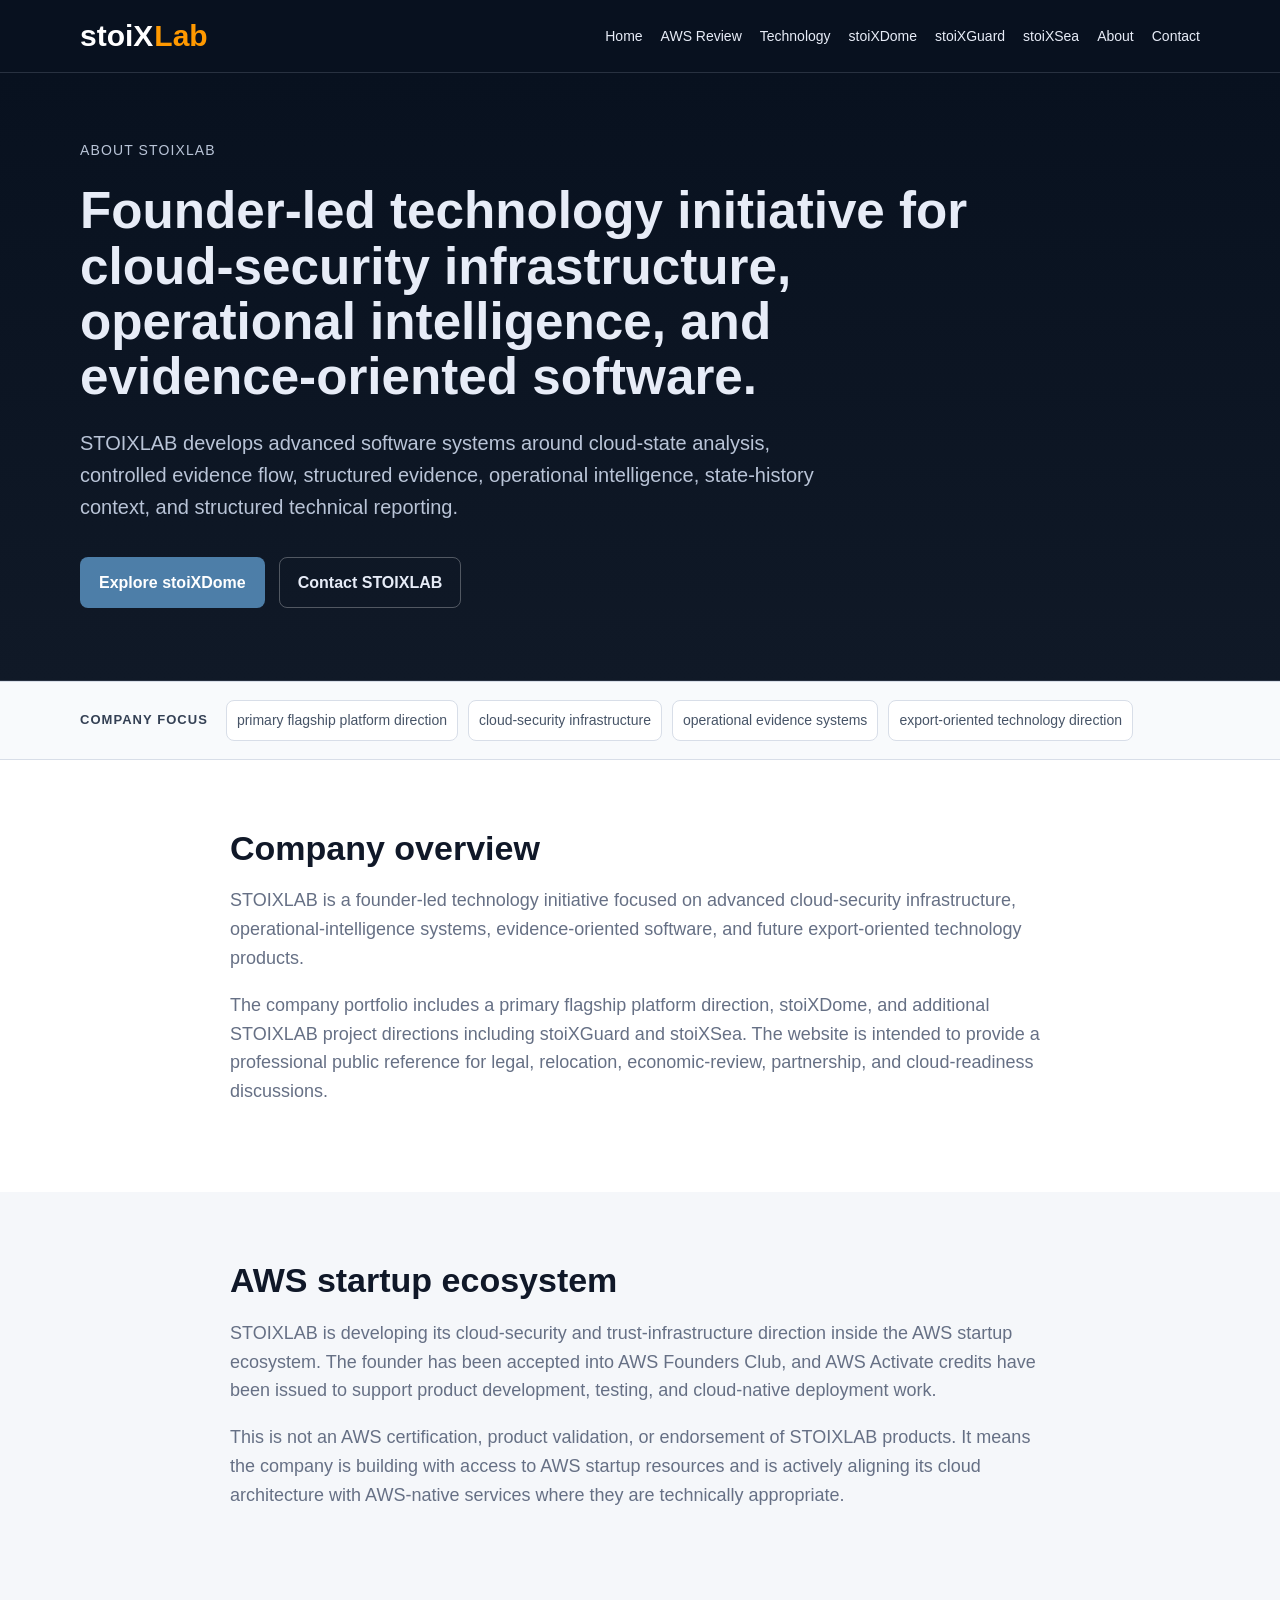
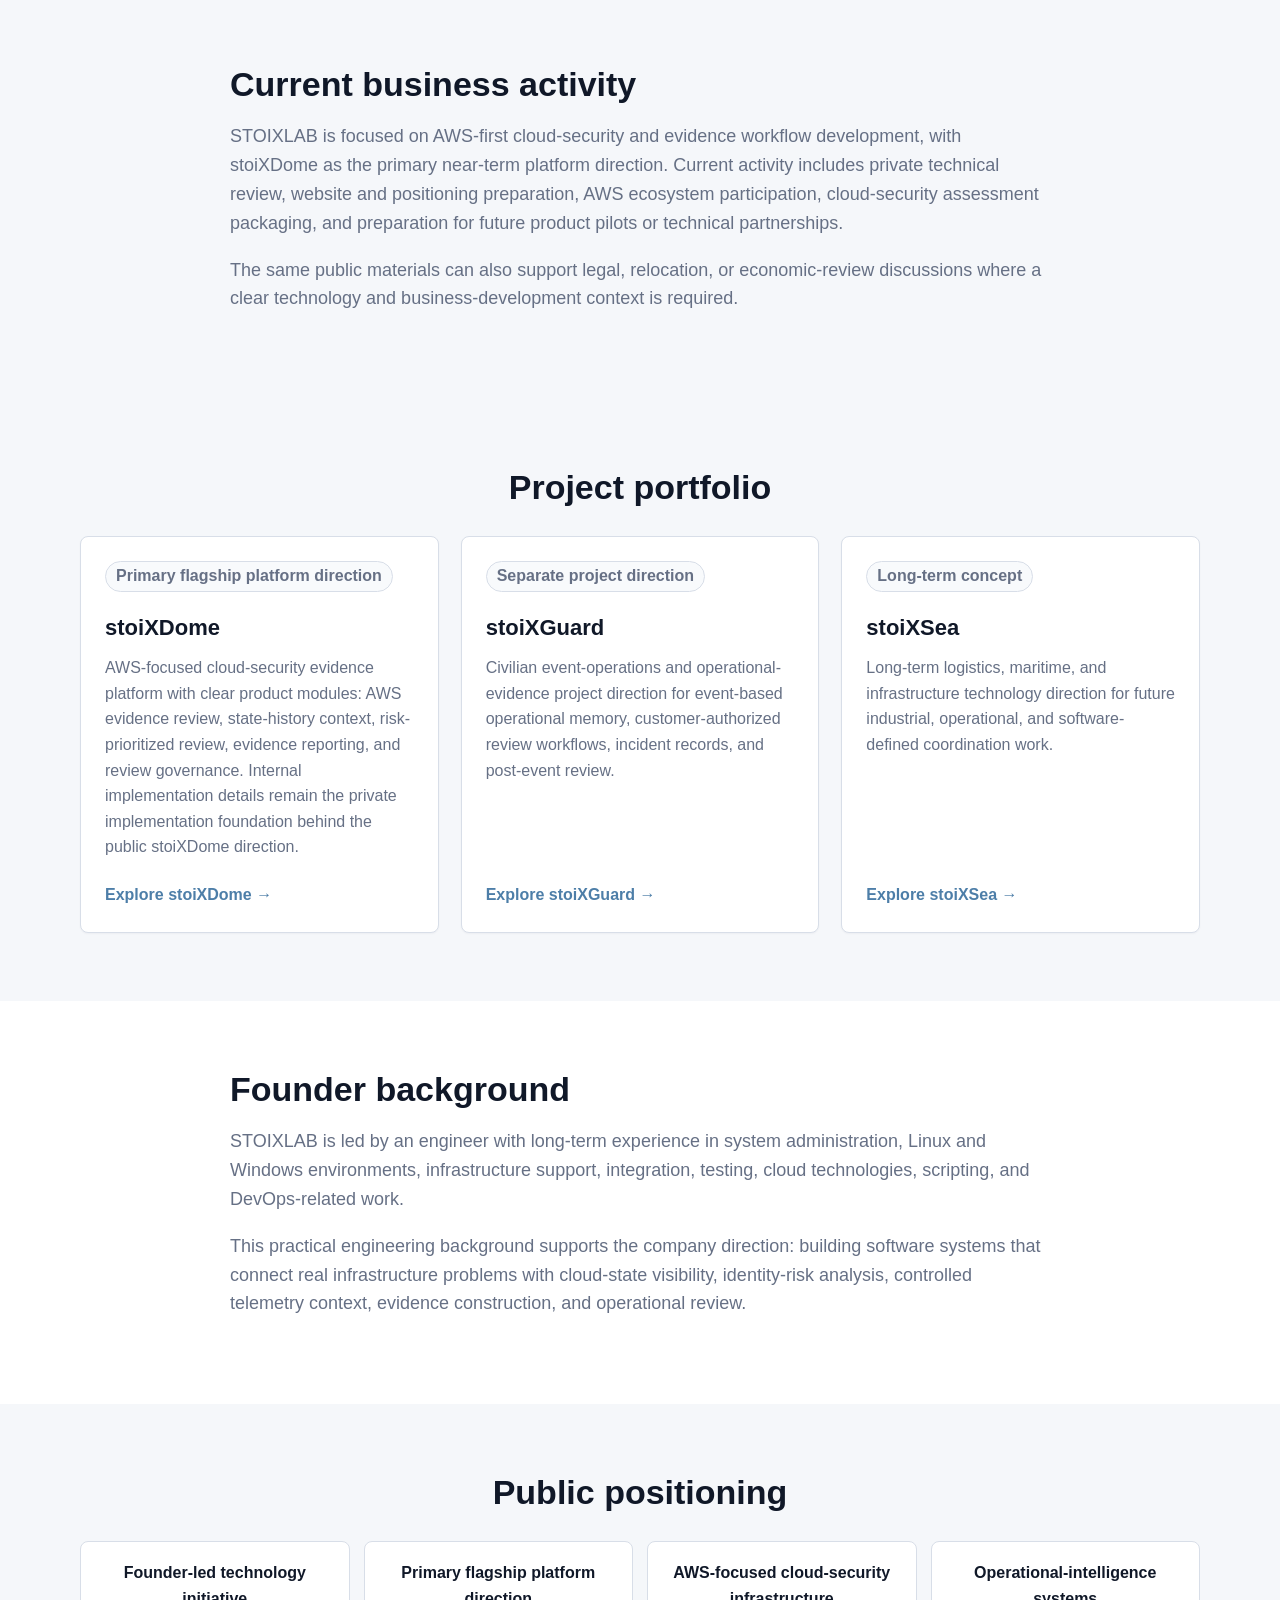
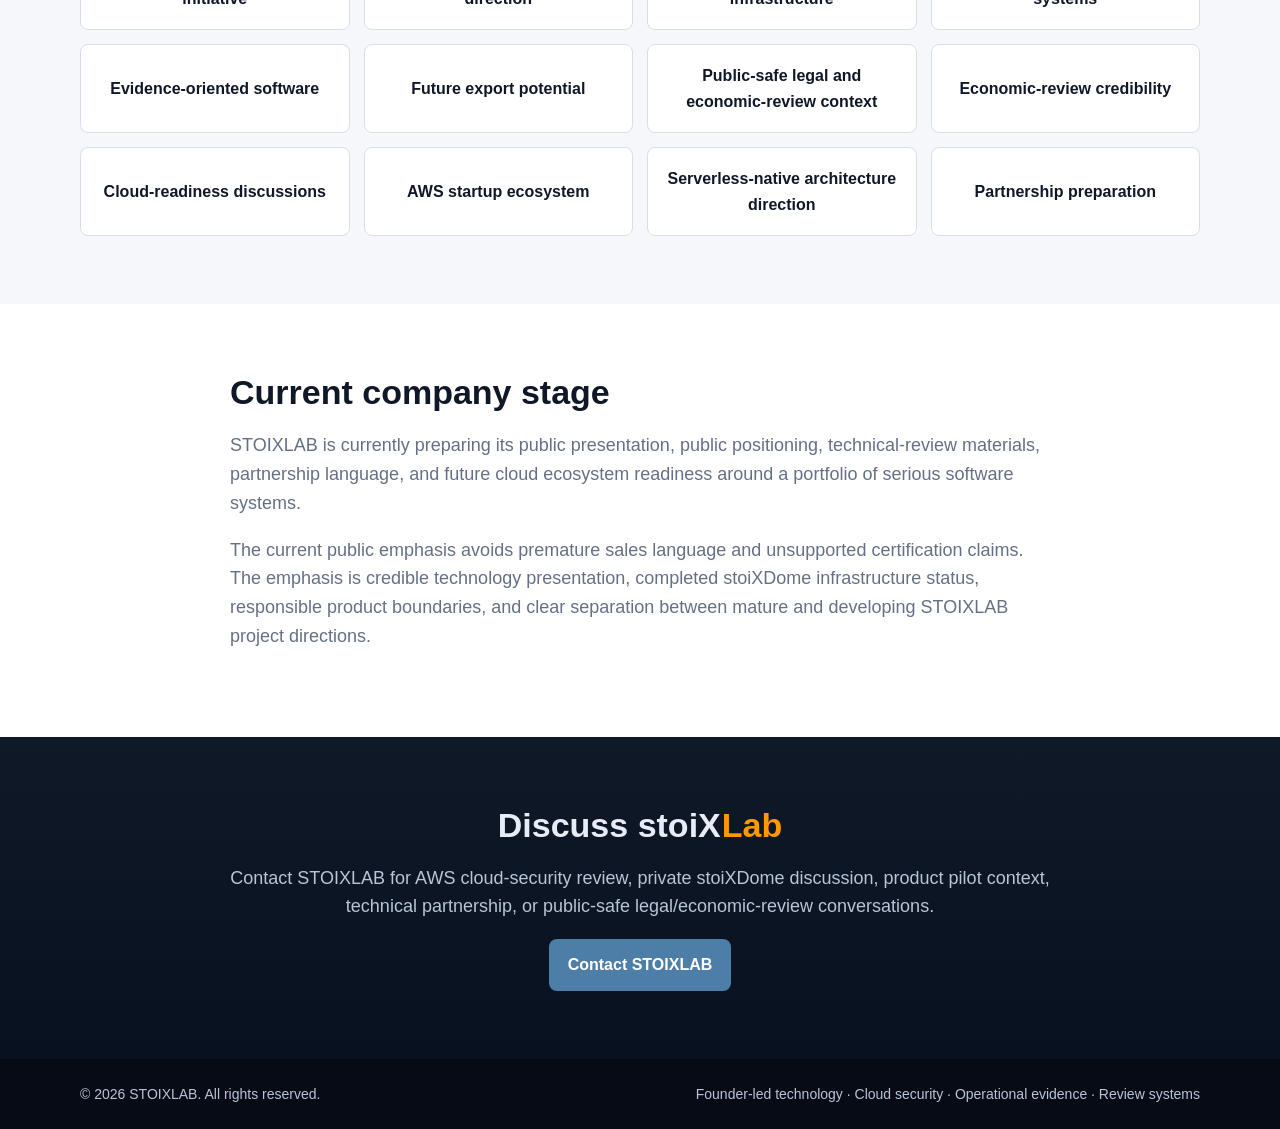
==== commit 547cafe1: "Remove final residual internal technology wording" ====
--- a/pages/about.html
+++ b/pages/about.html
@@ -34,7 +34,7 @@
         <p class="hero-text">
           STOIXLAB develops advanced software systems around cloud-state analysis,
           controlled evidence flow, structured evidence, operational intelligence,
-          temporal state review, and structured technical reporting.
+          state-history context, and structured technical reporting.
         </p>
         <div class="hero-actions">
           <a class="button primary" href="stoixdome.html">Explore stoiXDome</a>
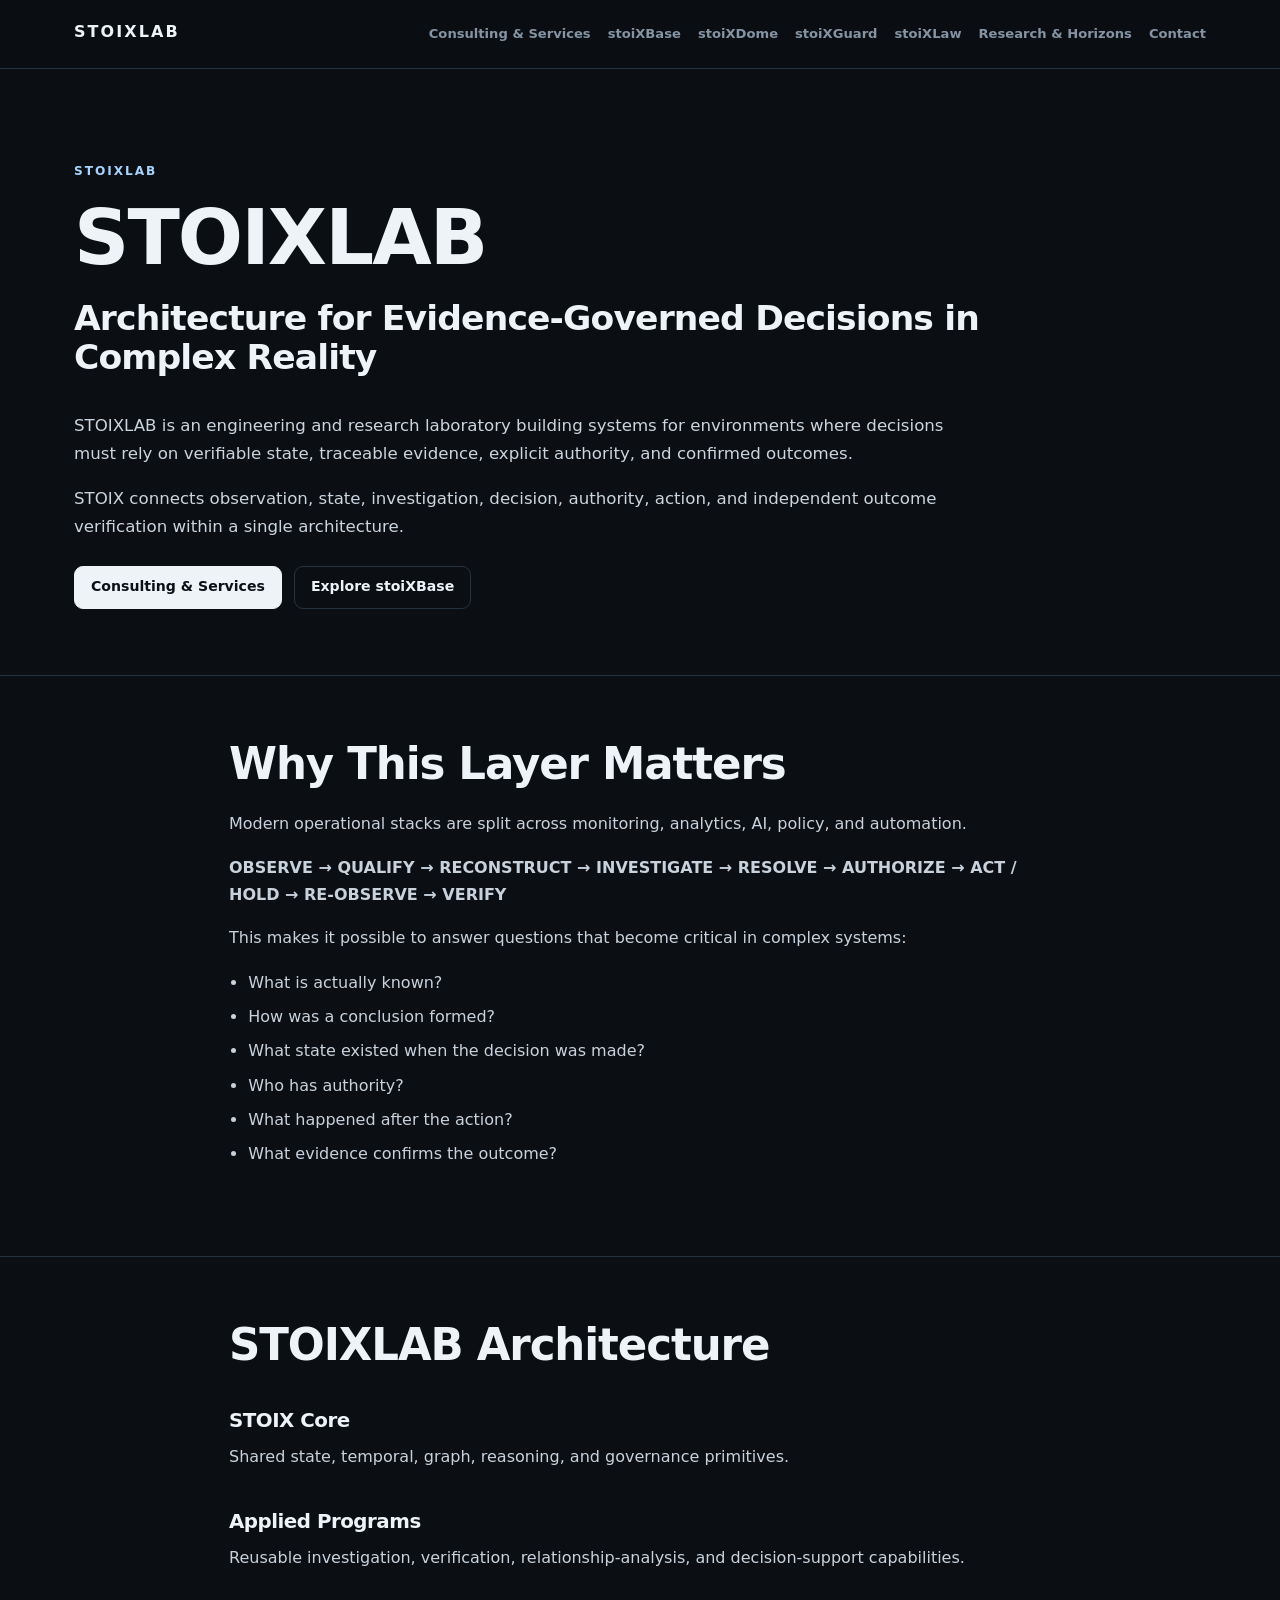
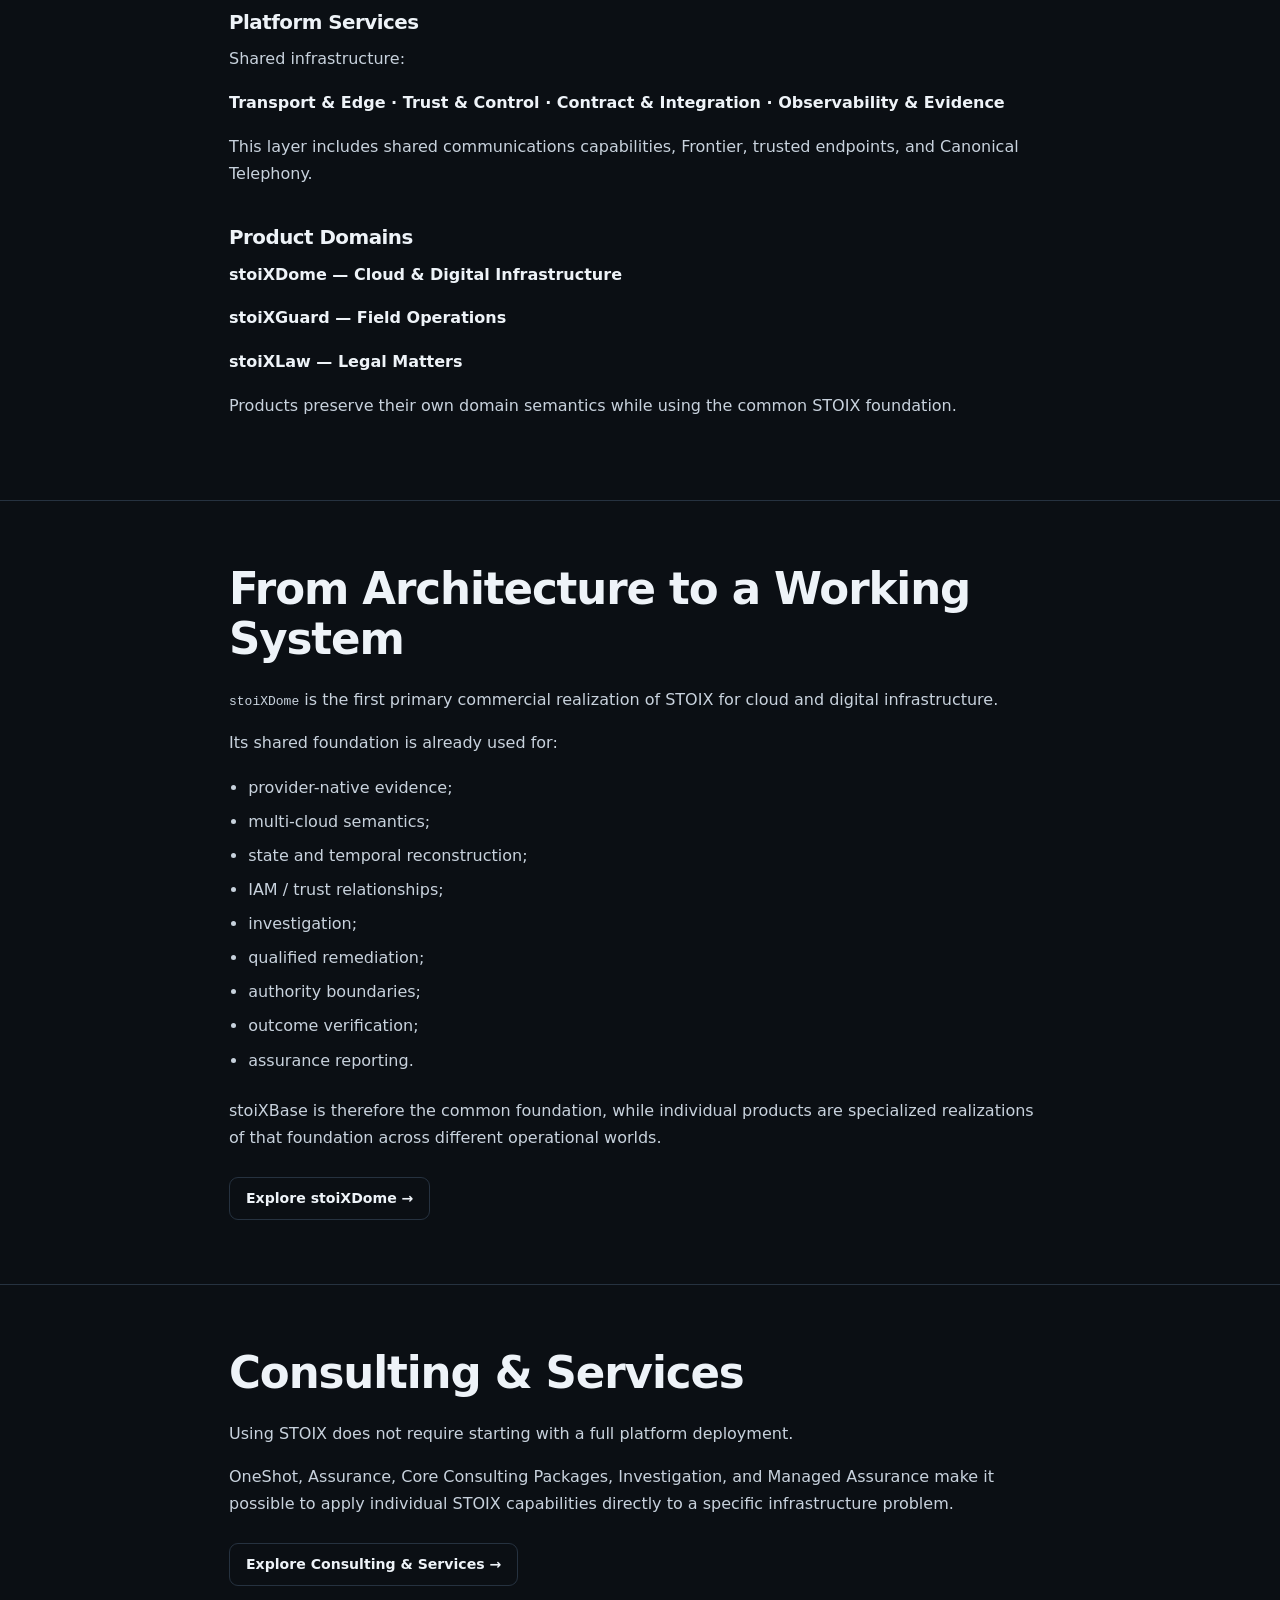
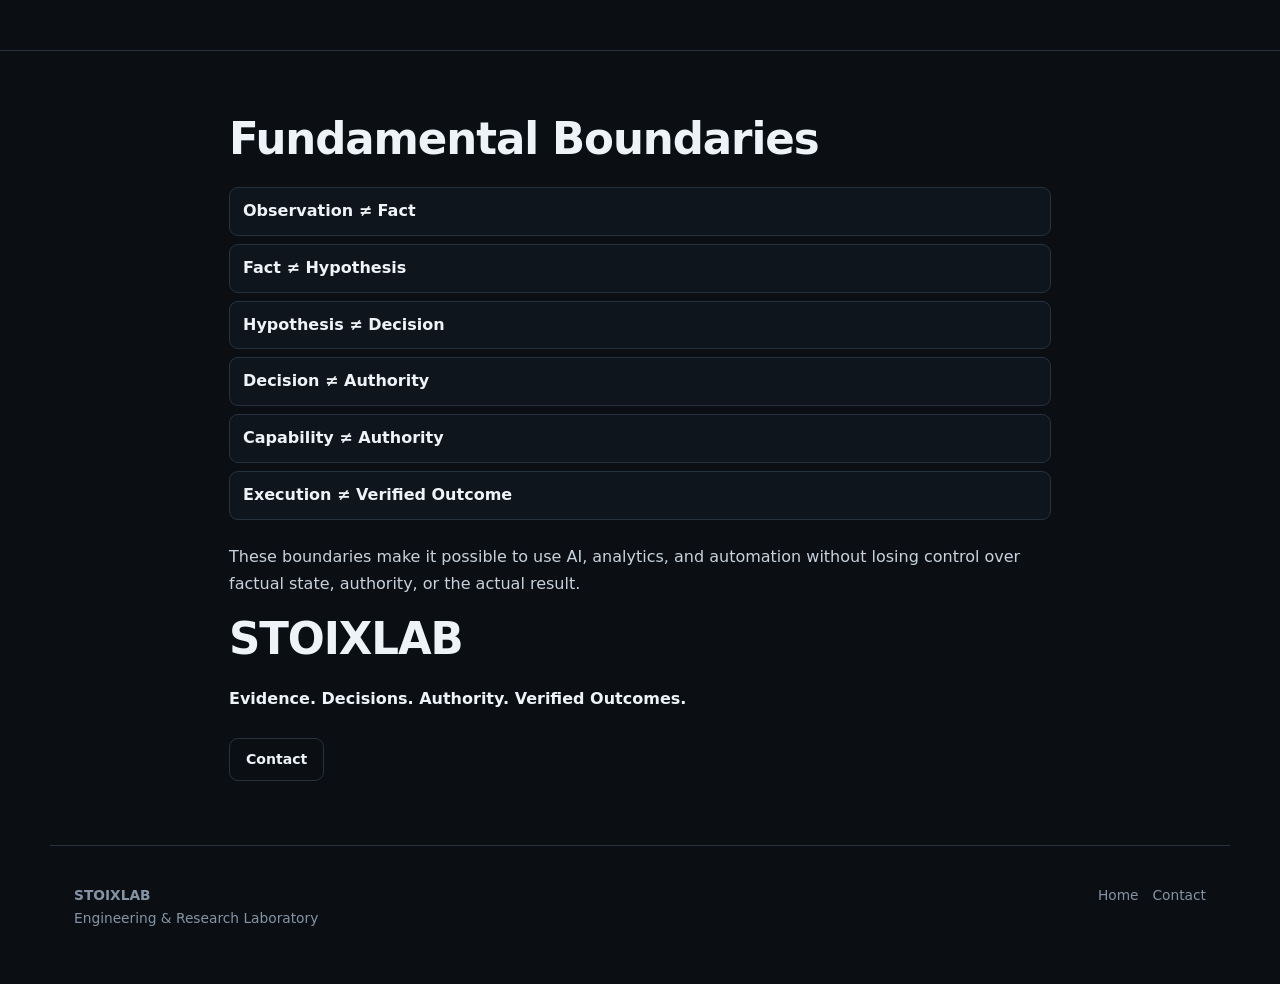
==== commit 7559146d: "Publish STOIXLAB production site v6" ====
--- a/pages/about.html
+++ b/pages/about.html
@@ -1,222 +1,13 @@
-<!DOCTYPE html>
+<!doctype html>
 <html lang="en">
 <head>
-  <meta charset="UTF-8" />
-  <meta name="viewport" content="width=device-width, initial-scale=1.0" />
-  <title>About STOIXLAB — Founder-Led Cloud Security and Evidence-Oriented Software</title>
-  <meta name="description" content="STOIXLAB is a founder-led technology initiative developing AWS-focused cloud-security infrastructure, serverless-native trust systems, operational-intelligence software, and future export-oriented technology products." />
-  <link rel="stylesheet" href="../css/style.css" />
+<meta charset="utf-8">
+<meta http-equiv="refresh" content="0; url=../index.html">
+<meta name="robots" content="noindex">
+<title>Redirecting — STOIXLAB</title>
+<link rel="canonical" href="../index.html">
 </head>
 <body>
-
-  <header class="site-header">
-    <div class="container header-inner">
-      <div class="logo"><span class="logo-stoix">stoiX</span><span class="logo-lab">Lab</span></div>
-      <nav class="nav">
-        <a href="../index.html">Home</a>
-        <a href="aws-review.html">AWS Review</a>
-        <a href="technology.html">Technology</a>
-        <a href="stoixdome.html">stoiXDome</a>
-        <a href="stoixguard.html">stoiXGuard</a>
-        <a href="stoixsea.html">stoiXSea</a>
-        <a href="about.html">About</a>
-        <a href="contact.html">Contact</a>
-      </nav>
-    </div>
-  </header>
-
-  <main>
-
-    <section class="hero">
-      <div class="container">
-        <p class="eyebrow">About STOIXLAB</p>
-        <h1>Founder-led technology initiative for cloud-security infrastructure, operational intelligence, and evidence-oriented software.</h1>
-        <p class="hero-text">
-          STOIXLAB develops advanced software systems around cloud-state analysis,
-          controlled evidence flow, structured evidence, operational intelligence,
-          state-history context, and structured technical reporting.
-        </p>
-        <div class="hero-actions">
-          <a class="button primary" href="stoixdome.html">Explore stoiXDome</a>
-          <a class="button secondary" href="contact.html">Contact STOIXLAB</a>
-        </div>
-      </div>
-    </section>
-
-    <section class="review-strip" aria-label="Company positioning">
-      <div class="container review-strip-inner">
-        <p class="review-strip-label">Company focus</p>
-        <ul class="review-strip-items">
-          <li>primary flagship platform direction</li>
-          <li>cloud-security infrastructure</li>
-          <li>operational evidence systems</li>
-          <li>export-oriented technology direction</li>
-        </ul>
-      </div>
-    </section>
-
-    <section class="section">
-      <div class="container narrow">
-        <h2>Company overview</h2>
-        <p>
-          STOIXLAB is a founder-led technology initiative focused on advanced
-          cloud-security infrastructure, operational-intelligence systems,
-          evidence-oriented software, and future export-oriented technology products.
-        </p>
-        <p>
-          The company portfolio includes a primary flagship platform direction, stoiXDome,
-          and additional STOIXLAB project directions including stoiXGuard and stoiXSea.
-          The website is intended to provide a professional public reference for
-          legal, relocation, economic-review, partnership, and cloud-readiness discussions.
-        </p>
-      </div>
-    </section>
-
-    <section class="section muted">
-      <div class="container narrow">
-        <h2>AWS startup ecosystem</h2>
-        <p>
-          STOIXLAB is developing its cloud-security and trust-infrastructure direction inside the AWS
-          startup ecosystem. The founder has been accepted into AWS Founders Club, and AWS Activate
-          credits have been issued to support product development, testing, and cloud-native deployment work.
-        </p>
-        <p>
-          This is not an AWS certification, product validation, or endorsement of STOIXLAB products. It means
-          the company is building with access to AWS startup resources and is actively aligning its cloud
-          architecture with AWS-native services where they are technically appropriate.
-        </p>
-      </div>
-    </section>
-
-    <section class="section muted">
-      <div class="container narrow">
-        <h2>Current business activity</h2>
-        <p>
-          STOIXLAB is focused on AWS-first cloud-security and evidence workflow development,
-          with stoiXDome as the primary near-term platform direction. Current activity includes
-          private technical review, website and positioning preparation, AWS ecosystem participation,
-          cloud-security assessment packaging, and preparation for future product pilots or technical partnerships.
-        </p>
-        <p>
-          The same public materials can also support legal, relocation, or economic-review discussions
-          where a clear technology and business-development context is required.
-        </p>
-      </div>
-    </section>
-
-    <section class="section muted">
-      <div class="container">
-        <h2>Project portfolio</h2>
-
-        <div class="cards">
-          <article class="card">
-            <p class="tag">Primary flagship platform direction</p>
-            <h3>stoiXDome</h3>
-            <p>
-              AWS-focused cloud-security evidence platform with clear product modules:
-              AWS evidence review, state-history context, risk-prioritized review, evidence reporting,
-              and review governance. Internal implementation details remain the
-              private implementation foundation behind the public stoiXDome direction.
-            </p>
-            <a href="stoixdome.html">Explore stoiXDome →</a>
-          </article>
-
-          <article class="card">
-            <p class="tag">Separate project direction</p>
-            <h3>stoiXGuard</h3>
-            <p>
-              Civilian event-operations and operational-evidence project
-              direction for event-based operational memory, customer-authorized review workflows,
-              incident records, and post-event review.
-            </p>
-            <a href="stoixguard.html">Explore stoiXGuard →</a>
-          </article>
-
-          <article class="card">
-            <p class="tag">Long-term concept</p>
-            <h3>stoiXSea</h3>
-            <p>
-              Long-term logistics, maritime, and infrastructure technology direction
-              for future industrial, operational, and software-defined coordination work.
-            </p>
-            <a href="stoixsea.html">Explore stoiXSea →</a>
-          </article>
-        </div>
-      </div>
-    </section>
-
-    <section class="section">
-      <div class="container narrow">
-        <h2>Founder background</h2>
-        <p>
-          STOIXLAB is led by an engineer with long-term experience in system administration,
-          Linux and Windows environments, infrastructure support, integration, testing,
-          cloud technologies, scripting, and DevOps-related work.
-        </p>
-        <p>
-          This practical engineering background supports the company direction:
-          building software systems that connect real infrastructure problems with
-          cloud-state visibility, identity-risk analysis, controlled telemetry context,
-          evidence construction, and operational review.
-        </p>
-      </div>
-    </section>
-
-    <section class="section muted">
-      <div class="container">
-        <h2>Public positioning</h2>
-
-        <div class="grid-list">
-          <div>Founder-led technology initiative</div>
-          <div>Primary flagship platform direction</div>
-          <div>AWS-focused cloud-security infrastructure</div>
-          <div>Operational-intelligence systems</div>
-          <div>Evidence-oriented software</div>
-          <div>Future export potential</div>
-          <div>Public-safe legal and economic-review context</div>
-          <div>Economic-review credibility</div>
-          <div>Cloud-readiness discussions</div>
-          <div>AWS startup ecosystem</div>
-          <div>Serverless-native architecture direction</div>
-          <div>Partnership preparation</div>
-        </div>
-      </div>
-    </section>
-
-    <section class="section">
-      <div class="container narrow">
-        <h2>Current company stage</h2>
-        <p>
-          STOIXLAB is currently preparing its public presentation, public positioning, technical-review materials, partnership language, and future cloud ecosystem readiness around
-          a portfolio of serious software systems.
-        </p>
-        <p>
-          The current public emphasis avoids premature sales language and unsupported certification claims. The emphasis is credible technology presentation, completed
-          stoiXDome infrastructure status, responsible product boundaries, and clear separation
-          between mature and developing STOIXLAB project directions.
-        </p>
-      </div>
-    </section>
-
-    <section class="section cta">
-      <div class="container narrow">
-        <h2>Discuss <span class="brand-inline"><span class="brand-stoix">stoiX</span><span class="brand-lab">Lab</span></span></h2>
-        <p>
-          Contact STOIXLAB for AWS cloud-security review, private stoiXDome discussion,
-          product pilot context, technical partnership, or public-safe legal/economic-review conversations.
-        </p>
-        <a class="button primary" href="contact.html">Contact STOIXLAB</a>
-      </div>
-    </section>
-
-  </main>
-
-  <footer class="site-footer">
-    <div class="container footer-inner">
-      <p>© 2026 STOIXLAB. All rights reserved.</p>
-      <p>Founder-led technology · Cloud security · Operational evidence · Review systems</p>
-    </div>
-  </footer>
-
+<p>Redirecting to <a href="../index.html">../index.html</a>…</p>
 </body>
-</html>
+</html>
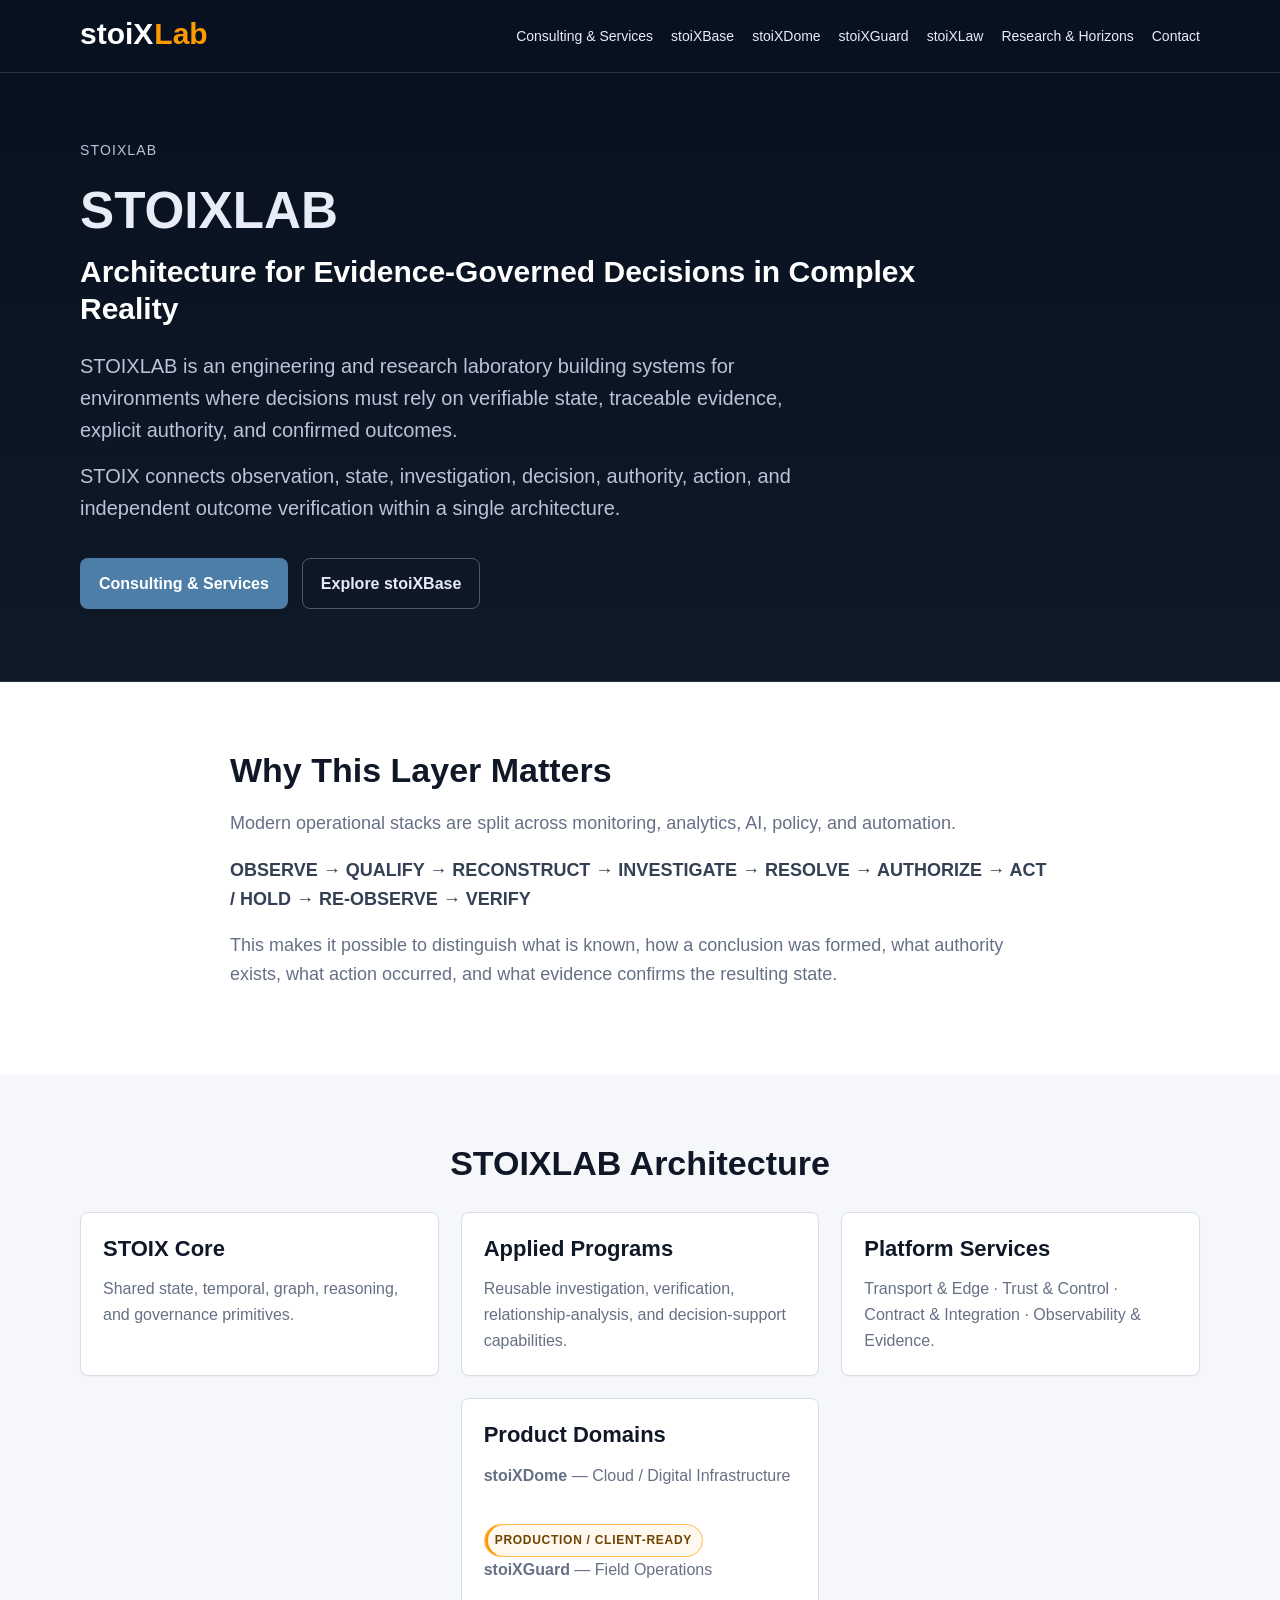
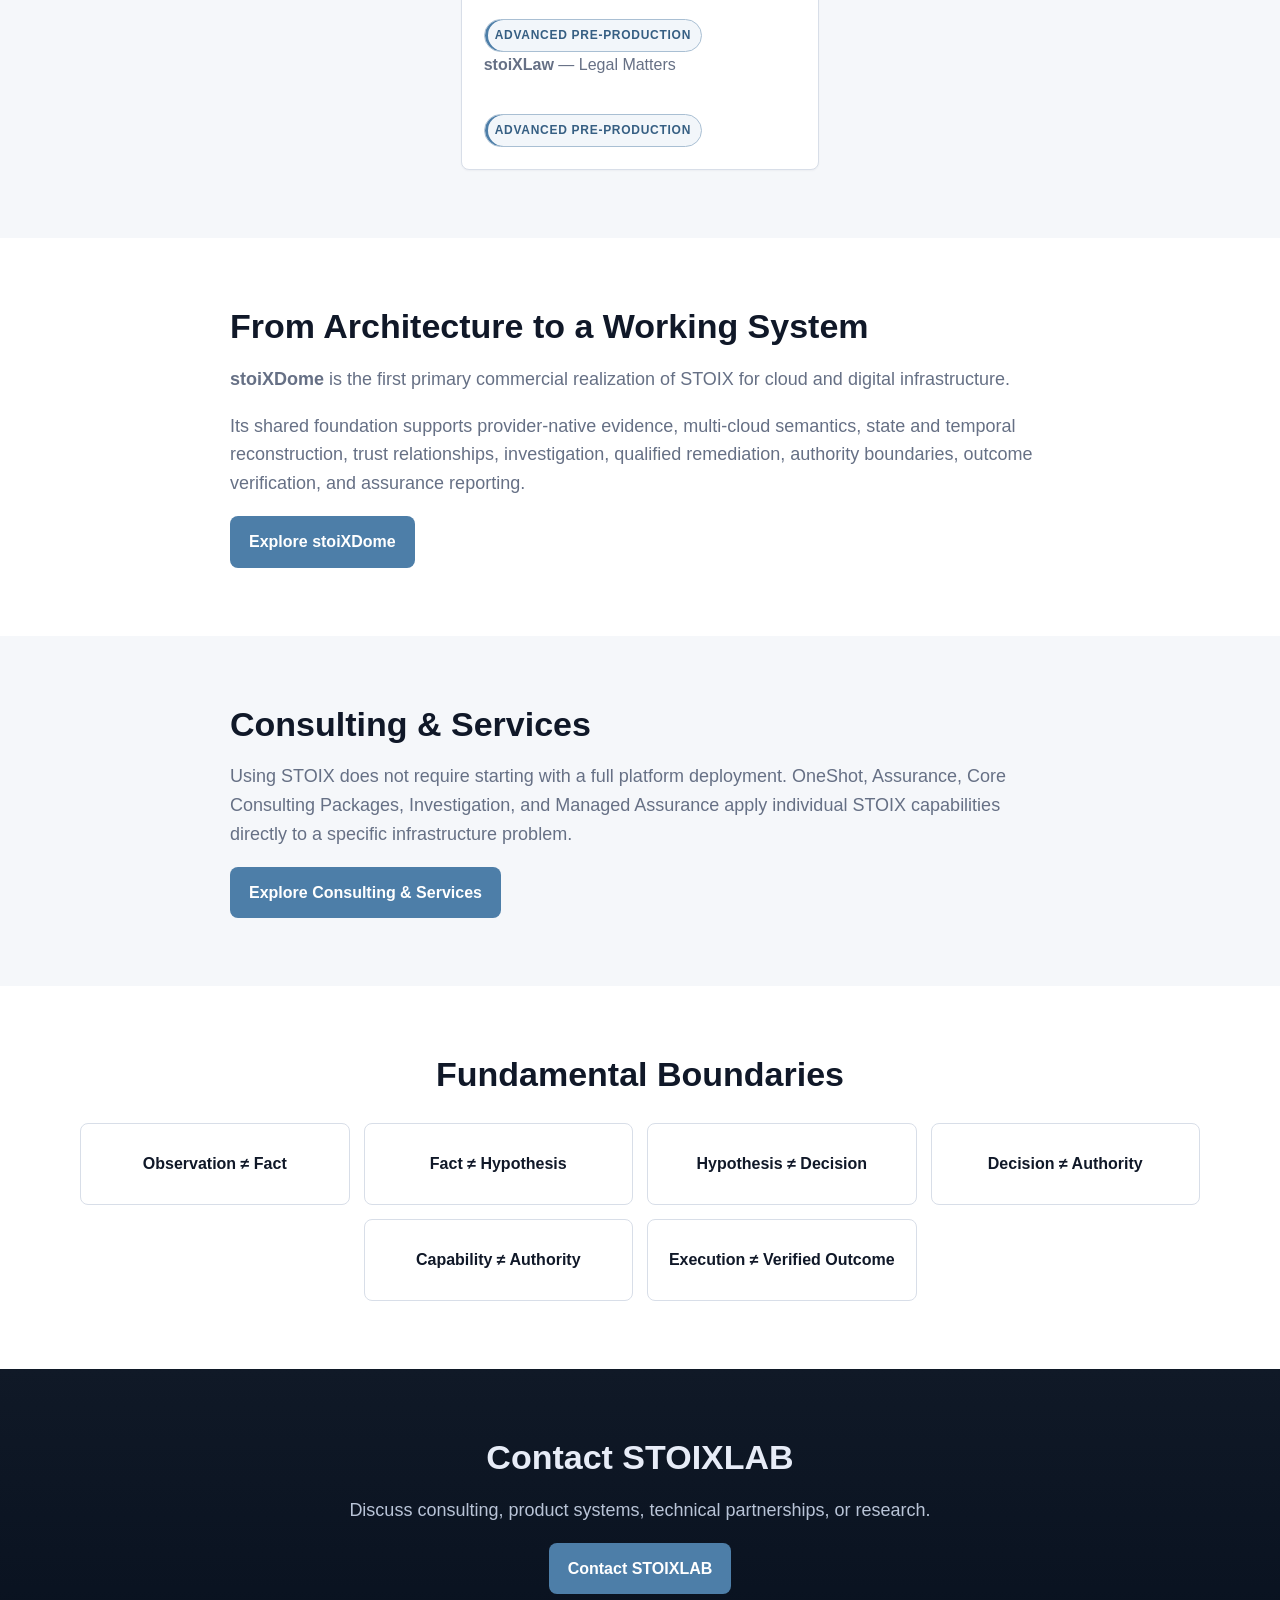
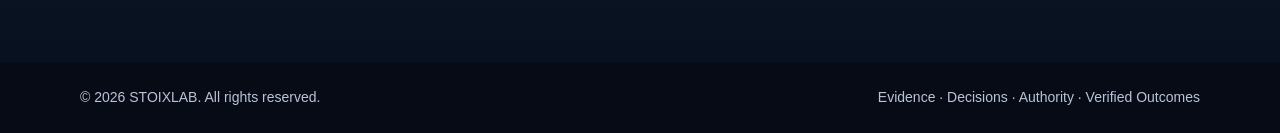
==== commit eea91859: "Redirect legacy About page to Home" ====
--- a/pages/about.html
+++ b/pages/about.html
@@ -1,13 +1 @@
-<!doctype html>
-<html lang="en">
-<head>
-<meta charset="utf-8">
-<meta http-equiv="refresh" content="0; url=../index.html">
-<meta name="robots" content="noindex">
-<title>Redirecting — STOIXLAB</title>
-<link rel="canonical" href="../index.html">
-</head>
-<body>
-<p>Redirecting to <a href="../index.html">../index.html</a>…</p>
-</body>
-</html>+<!doctype html><html><head><meta charset="utf-8"><meta http-equiv="refresh" content="0; url=../index.html"><meta name="robots" content="noindex"><title>Redirecting — STOIXLAB</title></head><body><p>Redirecting to <a href="../index.html">../index.html</a>…</p></body></html>
